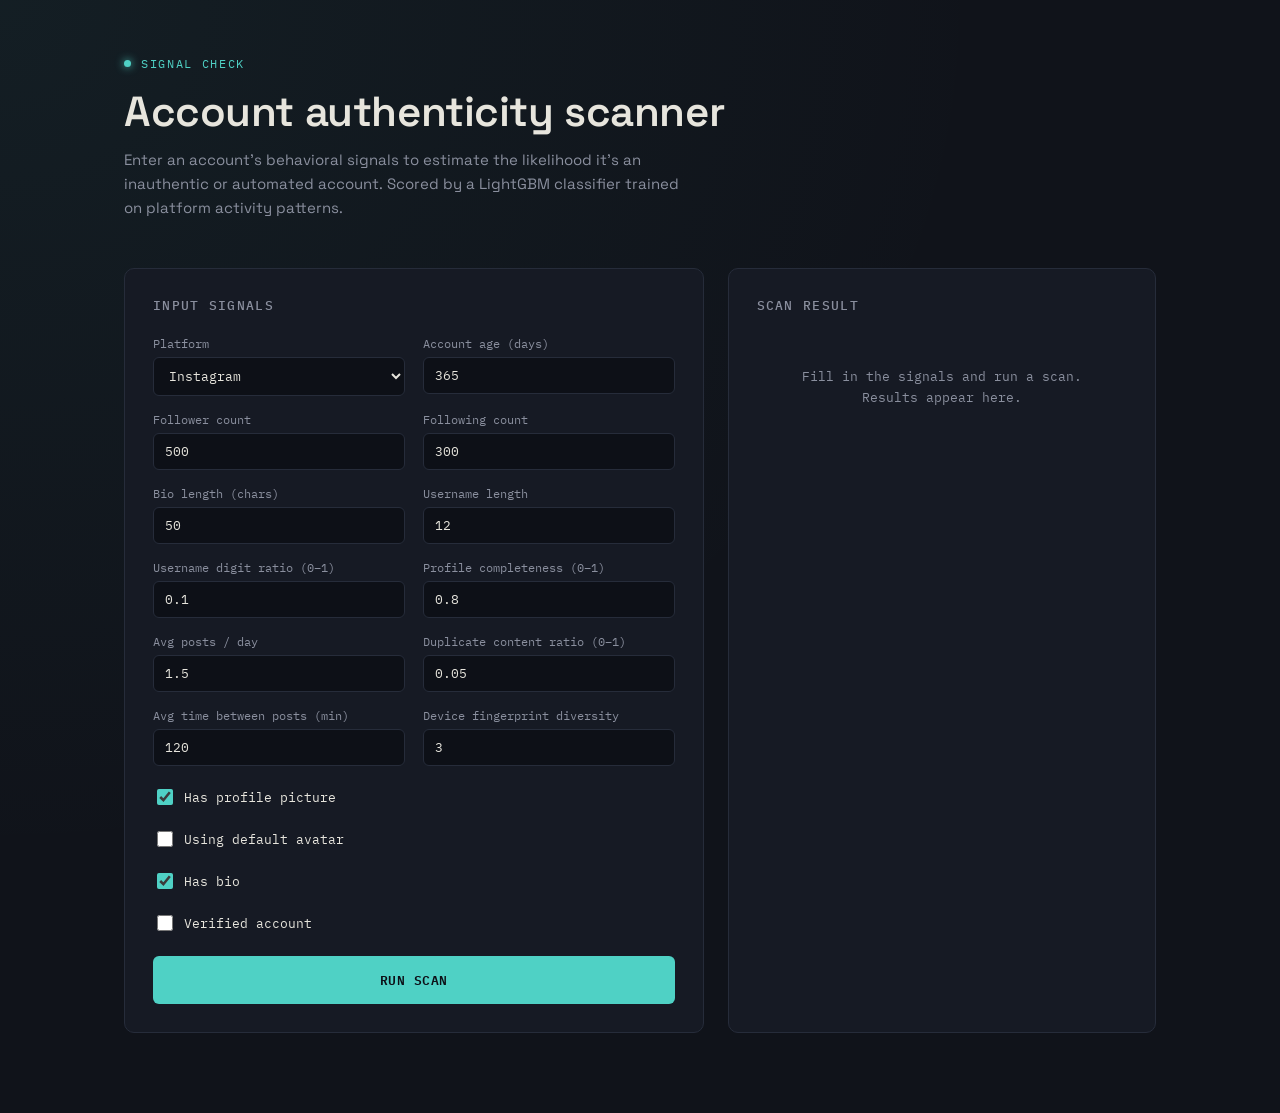
==== index.html @ 03f48182 "Add files via upload" ====
<!DOCTYPE html>
<html lang="en">
<head>
<meta charset="UTF-8">
<meta name="viewport" content="width=device-width, initial-scale=1.0">
<title>Signal Check — Account Authenticity Scanner</title>
<link rel="preconnect" href="https://fonts.googleapis.com">
<link href="https://fonts.googleapis.com/css2?family=Space+Grotesk:wght@400;500;600;700&family=IBM+Plex+Mono:wght@400;500;600&display=swap" rel="stylesheet">
<style>
  :root{
    --bg: #10131A;
    --panel: #161A24;
    --panel-line: #262C3A;
    --text: #E7E5DD;
    --text-dim: #8A8F9E;
    --accent-cyan: #4FD1C5;
    --accent-amber: #D9A441;
    --accent-red: #E2645A;
    --mono: 'IBM Plex Mono', monospace;
    --grotesk: 'Space Grotesk', sans-serif;
  }
  *{box-sizing:border-box;}
  body{
    margin:0;
    background:
      radial-gradient(ellipse at top left, rgba(79,209,197,0.06), transparent 55%),
      var(--bg);
    color:var(--text);
    font-family:var(--grotesk);
    min-height:100vh;
  }
  .wrap{max-width:1080px;margin:0 auto;padding:56px 24px 80px;}

  header{margin-bottom:48px;}
  .eyebrow{
    font-family:var(--mono);
    font-size:12px;
    letter-spacing:0.14em;
    text-transform:uppercase;
    color:var(--accent-cyan);
    display:flex;align-items:center;gap:10px;
    margin-bottom:14px;
  }
  .eyebrow::before{
    content:"";
    width:7px;height:7px;border-radius:50%;
    background:var(--accent-cyan);
    box-shadow:0 0 8px var(--accent-cyan);
  }
  h1{
    font-size:clamp(28px,4vw,42px);
    font-weight:600;
    margin:0 0 10px;
    letter-spacing:-0.01em;
  }
  header p{
    color:var(--text-dim);
    font-size:15px;
    max-width:560px;
    line-height:1.6;
    margin:0;
  }

  .grid{
    display:grid;
    grid-template-columns:1.15fr 0.85fr;
    gap:24px;
  }
  @media (max-width:860px){ .grid{grid-template-columns:1fr;} }

  .panel{
    background:var(--panel);
    border:1px solid var(--panel-line);
    border-radius:10px;
    padding:28px;
  }
  .panel h2{
    font-size:13px;
    font-family:var(--mono);
    text-transform:uppercase;
    letter-spacing:0.1em;
    color:var(--text-dim);
    margin:0 0 22px;
    font-weight:500;
  }

  form{display:grid;grid-template-columns:1fr 1fr;gap:16px 18px;}
  .field{display:flex;flex-direction:column;gap:6px;}
  .field.full{grid-column:1/-1;}
  label{
    font-size:12px;
    color:var(--text-dim);
    font-family:var(--mono);
  }
  input, select{
    background:#0D1017;
    border:1px solid var(--panel-line);
    color:var(--text);
    padding:9px 11px;
    border-radius:6px;
    font-family:var(--mono);
    font-size:13px;
    outline:none;
    transition:border-color .15s;
  }
  input:focus, select:focus{border-color:var(--accent-cyan);}
  .checkbox-row{
    display:flex;align-items:center;gap:8px;
    flex-direction:row;
    padding-top:4px;
  }
  .checkbox-row input{width:16px;height:16px;padding:0;accent-color:var(--accent-cyan);}
  .checkbox-row label{font-size:12.5px;color:var(--text);}

  button{
    grid-column:1/-1;
    margin-top:6px;
    background:var(--accent-cyan);
    color:#0D1017;
    border:none;
    padding:13px;
    border-radius:6px;
    font-family:var(--mono);
    font-size:13px;
    font-weight:600;
    letter-spacing:0.04em;
    text-transform:uppercase;
    cursor:pointer;
    transition:filter .15s, transform .1s;
  }
  button:hover{filter:brightness(1.08);}
  button:active{transform:scale(0.99);}
  button:disabled{opacity:0.5;cursor:not-allowed;}

  /* --- Result panel / gauge --- */
  .result-panel{display:flex;flex-direction:column;align-items:center;text-align:center;}
  .gauge-wrap{position:relative;width:200px;height:200px;margin:6px 0 18px;}
  svg{overflow:visible;}
  .gauge-bg{fill:none;stroke:var(--panel-line);stroke-width:10;}
  .gauge-fill{
    fill:none;stroke-width:10;stroke-linecap:round;
    stroke-dasharray:439.8;
    stroke-dashoffset:439.8;
    transition:stroke-dashoffset 1.1s cubic-bezier(.4,0,.2,1), stroke 1.1s ease;
  }
  .gauge-center{
    position:absolute;inset:0;
    display:flex;flex-direction:column;align-items:center;justify-content:center;
  }
  .gauge-score{font-family:var(--mono);font-size:38px;font-weight:600;}
  .gauge-label{font-family:var(--mono);font-size:10px;color:var(--text-dim);text-transform:uppercase;letter-spacing:0.1em;margin-top:2px;}

  .verdict{
    font-family:var(--mono);
    font-size:14px;
    font-weight:600;
    letter-spacing:0.06em;
    text-transform:uppercase;
    padding:6px 14px;
    border-radius:20px;
    margin-bottom:22px;
    border:1px solid;
  }
  .verdict.authentic{color:var(--accent-cyan);border-color:var(--accent-cyan);background:rgba(79,209,197,0.08);}
  .verdict.suspicious{color:var(--accent-red);border-color:var(--accent-red);background:rgba(226,101,90,0.08);}

  .placeholder{
    color:var(--text-dim);
    font-family:var(--mono);
    font-size:12.5px;
    line-height:1.7;
    padding:30px 10px;
  }

  .breakdown{width:100%;text-align:left;margin-top:6px;}
  .breakdown-row{
    display:flex;justify-content:space-between;
    padding:8px 0;
    border-bottom:1px solid var(--panel-line);
    font-family:var(--mono);
    font-size:12px;
  }
  .breakdown-row:last-child{border-bottom:none;}
  .breakdown-row span:first-child{color:var(--text-dim);}

  .error-msg{
    color:var(--accent-red);
    font-family:var(--mono);
    font-size:12.5px;
    text-align:center;
    padding:20px 10px;
    line-height:1.6;
  }
</style>
</head>
<body>
<div class="wrap">

  <header>
    <div class="eyebrow">signal check</div>
    <h1>Account authenticity scanner</h1>
    <p>Enter an account's behavioral signals to estimate the likelihood it's an inauthentic or automated account. Scored by a LightGBM classifier trained on platform activity patterns.</p>
  </header>

  <div class="grid">

    <div class="panel">
      <h2>Input signals</h2>
      <form id="scan-form">

        <div class="field">
          <label for="platform">Platform</label>
          <select id="platform">
            <option value="instagram">Instagram</option>
            <option value="tiktok">TikTok</option>
            <option value="twitter">Twitter / X</option>
          </select>
        </div>

        <div class="field">
          <label for="account_age_days">Account age (days)</label>
          <input type="number" id="account_age_days" value="365" required>
        </div>

        <div class="field">
          <label for="follower_count">Follower count</label>
          <input type="number" id="follower_count" value="500" required>
        </div>

        <div class="field">
          <label for="following_count">Following count</label>
          <input type="number" id="following_count" value="300" required>
        </div>

        <div class="field">
          <label for="bio_length">Bio length (chars)</label>
          <input type="number" id="bio_length" value="50" required>
        </div>

        <div class="field">
          <label for="username_length">Username length</label>
          <input type="number" id="username_length" value="12" required>
        </div>

        <div class="field">
          <label for="username_digit_ratio">Username digit ratio (0–1)</label>
          <input type="number" step="0.01" min="0" max="1" id="username_digit_ratio" value="0.1" required>
        </div>

        <div class="field">
          <label for="profile_completeness">Profile completeness (0–1)</label>
          <input type="number" step="0.01" min="0" max="1" id="profile_completeness" value="0.8" required>
        </div>

        <div class="field">
          <label for="posts_per_day_avg">Avg posts / day</label>
          <input type="number" step="0.1" id="posts_per_day_avg" value="1.5" required>
        </div>

        <div class="field">
          <label for="pct_posts_duplicate_content">Duplicate content ratio (0–1)</label>
          <input type="number" step="0.01" min="0" max="1" id="pct_posts_duplicate_content" value="0.05" required>
        </div>

        <div class="field">
          <label for="avg_time_between_posts_min">Avg time between posts (min)</label>
          <input type="number" id="avg_time_between_posts_min" value="120" required>
        </div>

        <div class="field">
          <label for="device_fingerprint_diversity">Device fingerprint diversity</label>
          <input type="number" step="0.1" id="device_fingerprint_diversity" value="3" required>
        </div>

        <div class="field full checkbox-row">
          <input type="checkbox" id="has_profile_picture" checked>
          <label for="has_profile_picture">Has profile picture</label>
        </div>
        <div class="field full checkbox-row">
          <input type="checkbox" id="is_default_avatar">
          <label for="is_default_avatar">Using default avatar</label>
        </div>
        <div class="field full checkbox-row">
          <input type="checkbox" id="has_bio" checked>
          <label for="has_bio">Has bio</label>
        </div>
        <div class="field full checkbox-row">
          <input type="checkbox" id="is_verified">
          <label for="is_verified">Verified account</label>
        </div>

        <button type="submit" id="submit-btn">Run scan</button>
      </form>
    </div>

    <div class="panel result-panel">
      <h2 style="align-self:flex-start;">Scan result</h2>
      <div id="result-content" style="width:100%;">
        <div class="placeholder">
          Fill in the signals and run a scan.<br>Results appear here.
        </div>
      </div>
    </div>

  </div>
</div>

<script>
const API_URL = "http://localhost:8000/predict";

const form = document.getElementById("scan-form");
const submitBtn = document.getElementById("submit-btn");
const resultContent = document.getElementById("result-content");

function gaugeSVG(scorePct, colorVar){
  const radius = 70;
  const circumference = 2 * Math.PI * radius;
  const offset = circumference - (scorePct/100) * circumference;
  return `
  <div class="gauge-wrap">
    <svg width="200" height="200" viewBox="0 0 200 200">
      <circle class="gauge-bg" cx="100" cy="100" r="${radius}"></circle>
      <circle class="gauge-fill" id="gauge-fill" cx="100" cy="100" r="${radius}"
        stroke="${colorVar}"
        transform="rotate(-90 100 100)"></circle>
    </svg>
    <div class="gauge-center">
      <div class="gauge-score">${scorePct}%</div>
      <div class="gauge-label">bot likelihood</div>
    </div>
  </div>`;
}

form.addEventListener("submit", async (e) => {
  e.preventDefault();
  submitBtn.disabled = true;
  submitBtn.textContent = "Scanning...";
  resultContent.innerHTML = `<div class="placeholder">Running model inference...</div>`;

  const payload = {
    platform: document.getElementById("platform").value,
    account_age_days: parseFloat(document.getElementById("account_age_days").value),
    has_profile_picture: document.getElementById("has_profile_picture").checked ? 1 : 0,
    is_default_avatar: document.getElementById("is_default_avatar").checked ? 1 : 0,
    bio_length: parseFloat(document.getElementById("bio_length").value),
    has_bio: document.getElementById("has_bio").checked ? 1 : 0,
    username_digit_ratio: parseFloat(document.getElementById("username_digit_ratio").value),
    username_length: parseFloat(document.getElementById("username_length").value),
    follower_count: parseFloat(document.getElementById("follower_count").value),
    following_count: parseFloat(document.getElementById("following_count").value),
    is_verified: document.getElementById("is_verified").checked ? 1 : 0,
    profile_completeness: parseFloat(document.getElementById("profile_completeness").value),
    posts_per_day_avg: parseFloat(document.getElementById("posts_per_day_avg").value),
    pct_posts_duplicate_content: parseFloat(document.getElementById("pct_posts_duplicate_content").value),
    avg_time_between_posts_min: parseFloat(document.getElementById("avg_time_between_posts_min").value),
    device_fingerprint_diversity: parseFloat(document.getElementById("device_fingerprint_diversity").value),
  };

  try {
    const res = await fetch(API_URL, {
      method: "POST",
      headers: { "Content-Type": "application/json" },
      body: JSON.stringify(payload),
    });

    if (!res.ok) {
      const errText = await res.text();
      throw new Error(errText || "Request failed");
    }

    const data = await res.json();
    const prediction = data.prediction;
    const probs = data.probabilities || null;

    // Assume class 1 = bot/fake, class 0 = authentic (adjust if your labels differ)
    const botProb = probs ? probs[1] ?? probs[probs.length - 1] : (prediction === 1 ? 1 : 0);
    const scorePct = Math.round(botProb * 100);
    const isSuspicious = prediction === 1;

    const color = isSuspicious ? "var(--accent-red)" : "var(--accent-cyan)";
    const verdictClass = isSuspicious ? "suspicious" : "authentic";
    const verdictText = isSuspicious ? "Likely inauthentic" : "Likely authentic";

    resultContent.innerHTML = `
      <div class="verdict ${verdictClass}">${verdictText}</div>
      ${gaugeSVG(scorePct, color)}
      ${probs ? `
      <div class="breakdown">
        <div class="breakdown-row"><span>P(authentic)</span><span>${(probs[0]*100).toFixed(1)}%</span></div>
        <div class="breakdown-row"><span>P(bot / fake)</span><span>${(probs[1]*100).toFixed(1)}%</span></div>
      </div>` : ""}
    `;

    // trigger gauge fill animation
    requestAnimationFrame(() => {
      const fill = document.getElementById("gauge-fill");
      const circumference = 2 * Math.PI * 70;
      const offset = circumference - (scorePct/100) * circumference;
      fill.style.strokeDashoffset = offset;
    });

  } catch (err) {
    resultContent.innerHTML = `<div class="error-msg">Couldn't reach the model API.<br>Make sure the backend is running at<br><b>${API_URL}</b><br><br>${err.message}</div>`;
    console.error(err);
  } finally {
    submitBtn.disabled = false;
    submitBtn.textContent = "Run scan";
  }
});
</script>
</body>
</html>
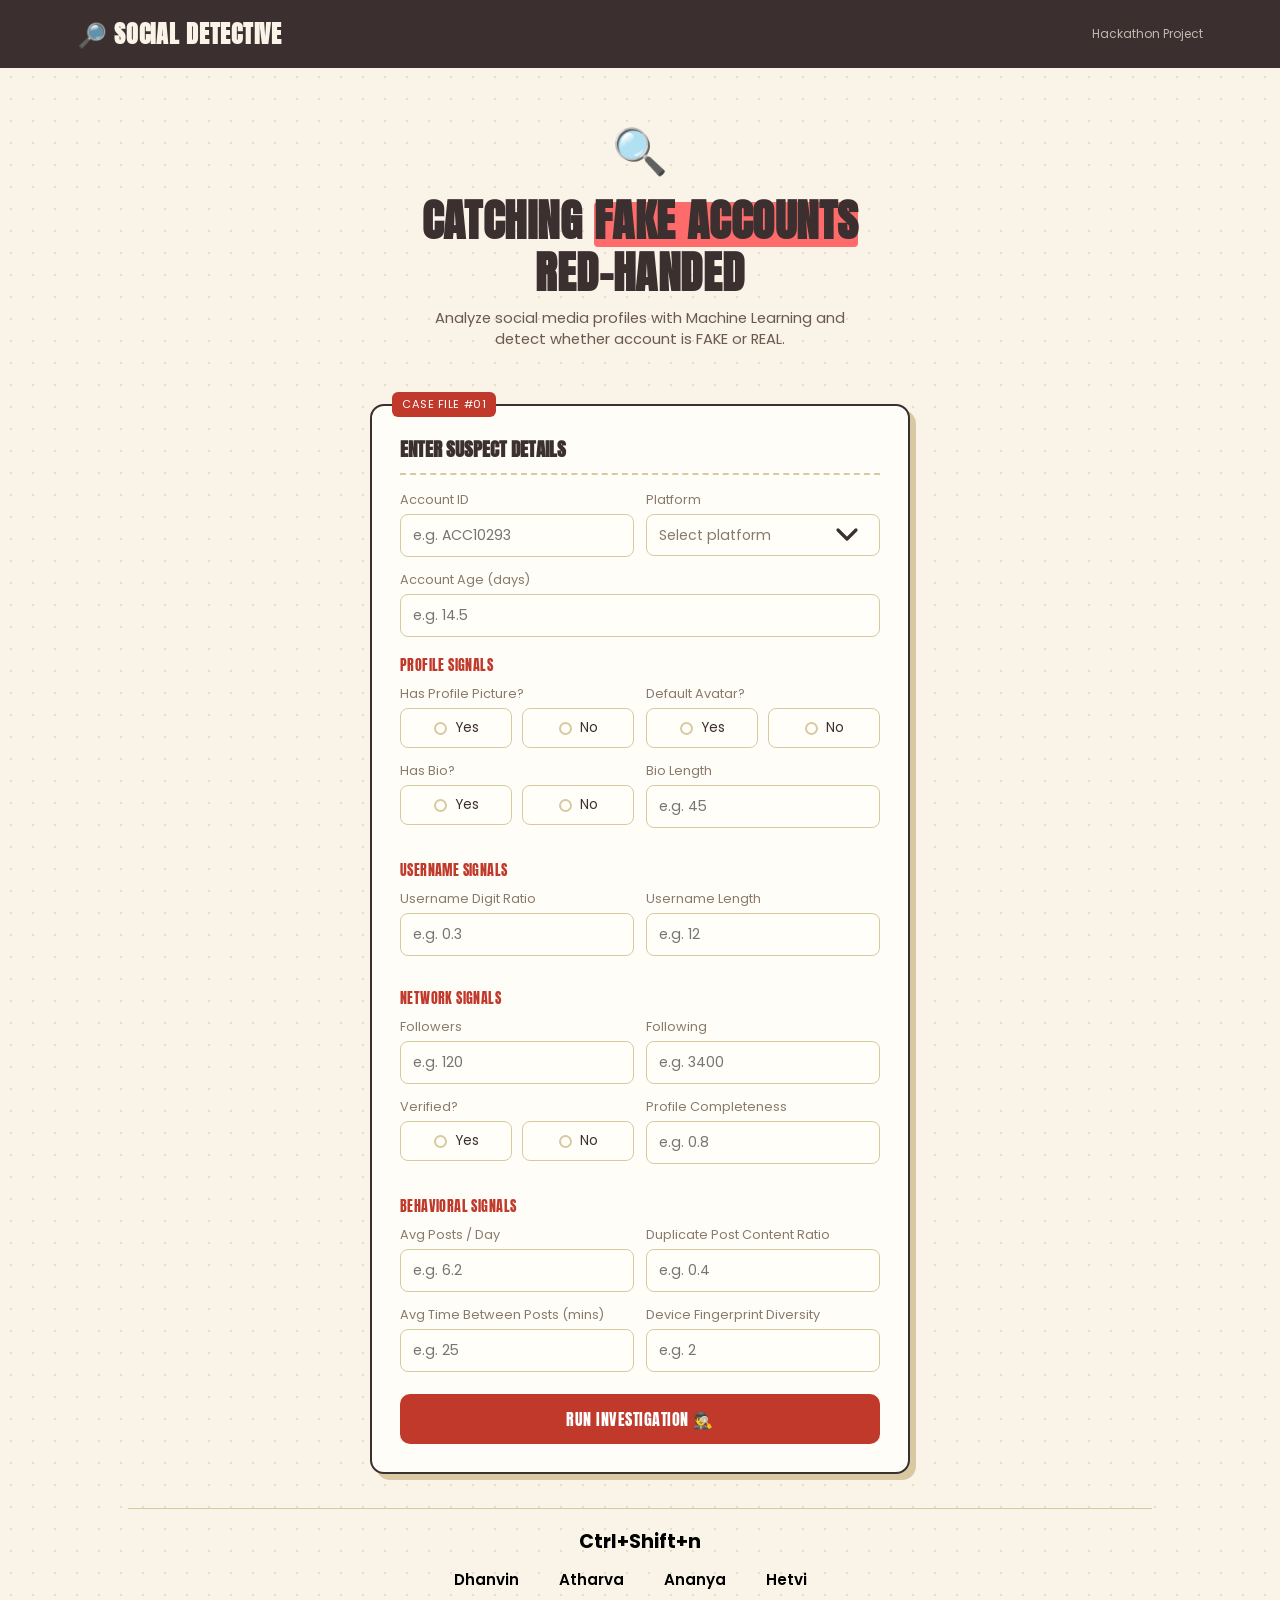
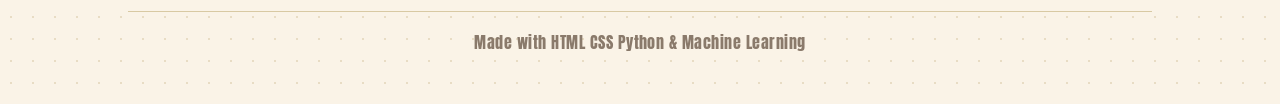
==== commit f6219575: "Add files via upload" ====
--- a/index.html
+++ b/index.html
@@ -1,412 +1,432 @@
-<!DOCTYPE html>
-<html lang="en">
-<head>
-<meta charset="UTF-8">
-<meta name="viewport" content="width=device-width, initial-scale=1.0">
-<title>Signal Check — Account Authenticity Scanner</title>
-<link rel="preconnect" href="https://fonts.googleapis.com">
-<link href="https://fonts.googleapis.com/css2?family=Space+Grotesk:wght@400;500;600;700&family=IBM+Plex+Mono:wght@400;500;600&display=swap" rel="stylesheet">
-<style>
-  :root{
-    --bg: #10131A;
-    --panel: #161A24;
-    --panel-line: #262C3A;
-    --text: #E7E5DD;
-    --text-dim: #8A8F9E;
-    --accent-cyan: #4FD1C5;
-    --accent-amber: #D9A441;
-    --accent-red: #E2645A;
-    --mono: 'IBM Plex Mono', monospace;
-    --grotesk: 'Space Grotesk', sans-serif;
-  }
-  *{box-sizing:border-box;}
-  body{
-    margin:0;
-    background:
-      radial-gradient(ellipse at top left, rgba(79,209,197,0.06), transparent 55%),
-      var(--bg);
-    color:var(--text);
-    font-family:var(--grotesk);
-    min-height:100vh;
-  }
-  .wrap{max-width:1080px;margin:0 auto;padding:56px 24px 80px;}
-
-  header{margin-bottom:48px;}
-  .eyebrow{
-    font-family:var(--mono);
-    font-size:12px;
-    letter-spacing:0.14em;
-    text-transform:uppercase;
-    color:var(--accent-cyan);
-    display:flex;align-items:center;gap:10px;
-    margin-bottom:14px;
-  }
-  .eyebrow::before{
-    content:"";
-    width:7px;height:7px;border-radius:50%;
-    background:var(--accent-cyan);
-    box-shadow:0 0 8px var(--accent-cyan);
-  }
-  h1{
-    font-size:clamp(28px,4vw,42px);
-    font-weight:600;
-    margin:0 0 10px;
-    letter-spacing:-0.01em;
-  }
-  header p{
-    color:var(--text-dim);
-    font-size:15px;
-    max-width:560px;
-    line-height:1.6;
-    margin:0;
-  }
-
-  .grid{
-    display:grid;
-    grid-template-columns:1.15fr 0.85fr;
-    gap:24px;
-  }
-  @media (max-width:860px){ .grid{grid-template-columns:1fr;} }
-
-  .panel{
-    background:var(--panel);
-    border:1px solid var(--panel-line);
-    border-radius:10px;
-    padding:28px;
-  }
-  .panel h2{
-    font-size:13px;
-    font-family:var(--mono);
-    text-transform:uppercase;
-    letter-spacing:0.1em;
-    color:var(--text-dim);
-    margin:0 0 22px;
-    font-weight:500;
-  }
-
-  form{display:grid;grid-template-columns:1fr 1fr;gap:16px 18px;}
-  .field{display:flex;flex-direction:column;gap:6px;}
-  .field.full{grid-column:1/-1;}
-  label{
-    font-size:12px;
-    color:var(--text-dim);
-    font-family:var(--mono);
-  }
-  input, select{
-    background:#0D1017;
-    border:1px solid var(--panel-line);
-    color:var(--text);
-    padding:9px 11px;
-    border-radius:6px;
-    font-family:var(--mono);
-    font-size:13px;
-    outline:none;
-    transition:border-color .15s;
-  }
-  input:focus, select:focus{border-color:var(--accent-cyan);}
-  .checkbox-row{
-    display:flex;align-items:center;gap:8px;
-    flex-direction:row;
-    padding-top:4px;
-  }
-  .checkbox-row input{width:16px;height:16px;padding:0;accent-color:var(--accent-cyan);}
-  .checkbox-row label{font-size:12.5px;color:var(--text);}
-
-  button{
-    grid-column:1/-1;
-    margin-top:6px;
-    background:var(--accent-cyan);
-    color:#0D1017;
-    border:none;
-    padding:13px;
-    border-radius:6px;
-    font-family:var(--mono);
-    font-size:13px;
-    font-weight:600;
-    letter-spacing:0.04em;
-    text-transform:uppercase;
-    cursor:pointer;
-    transition:filter .15s, transform .1s;
-  }
-  button:hover{filter:brightness(1.08);}
-  button:active{transform:scale(0.99);}
-  button:disabled{opacity:0.5;cursor:not-allowed;}
-
-  /* --- Result panel / gauge --- */
-  .result-panel{display:flex;flex-direction:column;align-items:center;text-align:center;}
-  .gauge-wrap{position:relative;width:200px;height:200px;margin:6px 0 18px;}
-  svg{overflow:visible;}
-  .gauge-bg{fill:none;stroke:var(--panel-line);stroke-width:10;}
-  .gauge-fill{
-    fill:none;stroke-width:10;stroke-linecap:round;
-    stroke-dasharray:439.8;
-    stroke-dashoffset:439.8;
-    transition:stroke-dashoffset 1.1s cubic-bezier(.4,0,.2,1), stroke 1.1s ease;
-  }
-  .gauge-center{
-    position:absolute;inset:0;
-    display:flex;flex-direction:column;align-items:center;justify-content:center;
-  }
-  .gauge-score{font-family:var(--mono);font-size:38px;font-weight:600;}
-  .gauge-label{font-family:var(--mono);font-size:10px;color:var(--text-dim);text-transform:uppercase;letter-spacing:0.1em;margin-top:2px;}
-
-  .verdict{
-    font-family:var(--mono);
-    font-size:14px;
-    font-weight:600;
-    letter-spacing:0.06em;
-    text-transform:uppercase;
-    padding:6px 14px;
-    border-radius:20px;
-    margin-bottom:22px;
-    border:1px solid;
-  }
-  .verdict.authentic{color:var(--accent-cyan);border-color:var(--accent-cyan);background:rgba(79,209,197,0.08);}
-  .verdict.suspicious{color:var(--accent-red);border-color:var(--accent-red);background:rgba(226,101,90,0.08);}
-
-  .placeholder{
-    color:var(--text-dim);
-    font-family:var(--mono);
-    font-size:12.5px;
-    line-height:1.7;
-    padding:30px 10px;
-  }
-
-  .breakdown{width:100%;text-align:left;margin-top:6px;}
-  .breakdown-row{
-    display:flex;justify-content:space-between;
-    padding:8px 0;
-    border-bottom:1px solid var(--panel-line);
-    font-family:var(--mono);
-    font-size:12px;
-  }
-  .breakdown-row:last-child{border-bottom:none;}
-  .breakdown-row span:first-child{color:var(--text-dim);}
-
-  .error-msg{
-    color:var(--accent-red);
-    font-family:var(--mono);
-    font-size:12.5px;
-    text-align:center;
-    padding:20px 10px;
-    line-height:1.6;
-  }
-</style>
-</head>
-<body>
-<div class="wrap">
-
-  <header>
-    <div class="eyebrow">signal check</div>
-    <h1>Account authenticity scanner</h1>
-    <p>Enter an account's behavioral signals to estimate the likelihood it's an inauthentic or automated account. Scored by a LightGBM classifier trained on platform activity patterns.</p>
-  </header>
-
-  <div class="grid">
-
-    <div class="panel">
-      <h2>Input signals</h2>
-      <form id="scan-form">
-
-        <div class="field">
-          <label for="platform">Platform</label>
-          <select id="platform">
-            <option value="instagram">Instagram</option>
-            <option value="tiktok">TikTok</option>
-            <option value="twitter">Twitter / X</option>
-          </select>
-        </div>
-
-        <div class="field">
-          <label for="account_age_days">Account age (days)</label>
-          <input type="number" id="account_age_days" value="365" required>
-        </div>
-
-        <div class="field">
-          <label for="follower_count">Follower count</label>
-          <input type="number" id="follower_count" value="500" required>
-        </div>
-
-        <div class="field">
-          <label for="following_count">Following count</label>
-          <input type="number" id="following_count" value="300" required>
-        </div>
-
-        <div class="field">
-          <label for="bio_length">Bio length (chars)</label>
-          <input type="number" id="bio_length" value="50" required>
-        </div>
-
-        <div class="field">
-          <label for="username_length">Username length</label>
-          <input type="number" id="username_length" value="12" required>
-        </div>
-
-        <div class="field">
-          <label for="username_digit_ratio">Username digit ratio (0–1)</label>
-          <input type="number" step="0.01" min="0" max="1" id="username_digit_ratio" value="0.1" required>
-        </div>
-
-        <div class="field">
-          <label for="profile_completeness">Profile completeness (0–1)</label>
-          <input type="number" step="0.01" min="0" max="1" id="profile_completeness" value="0.8" required>
-        </div>
-
-        <div class="field">
-          <label for="posts_per_day_avg">Avg posts / day</label>
-          <input type="number" step="0.1" id="posts_per_day_avg" value="1.5" required>
-        </div>
-
-        <div class="field">
-          <label for="pct_posts_duplicate_content">Duplicate content ratio (0–1)</label>
-          <input type="number" step="0.01" min="0" max="1" id="pct_posts_duplicate_content" value="0.05" required>
-        </div>
-
-        <div class="field">
-          <label for="avg_time_between_posts_min">Avg time between posts (min)</label>
-          <input type="number" id="avg_time_between_posts_min" value="120" required>
-        </div>
-
-        <div class="field">
-          <label for="device_fingerprint_diversity">Device fingerprint diversity</label>
-          <input type="number" step="0.1" id="device_fingerprint_diversity" value="3" required>
-        </div>
-
-        <div class="field full checkbox-row">
-          <input type="checkbox" id="has_profile_picture" checked>
-          <label for="has_profile_picture">Has profile picture</label>
-        </div>
-        <div class="field full checkbox-row">
-          <input type="checkbox" id="is_default_avatar">
-          <label for="is_default_avatar">Using default avatar</label>
-        </div>
-        <div class="field full checkbox-row">
-          <input type="checkbox" id="has_bio" checked>
-          <label for="has_bio">Has bio</label>
-        </div>
-        <div class="field full checkbox-row">
-          <input type="checkbox" id="is_verified">
-          <label for="is_verified">Verified account</label>
-        </div>
-
-        <button type="submit" id="submit-btn">Run scan</button>
-      </form>
-    </div>
-
-    <div class="panel result-panel">
-      <h2 style="align-self:flex-start;">Scan result</h2>
-      <div id="result-content" style="width:100%;">
-        <div class="placeholder">
-          Fill in the signals and run a scan.<br>Results appear here.
-        </div>
-      </div>
-    </div>
-
-  </div>
-</div>
-
-<script>
-const API_URL = "http://localhost:8000/predict";
-
-const form = document.getElementById("scan-form");
-const submitBtn = document.getElementById("submit-btn");
-const resultContent = document.getElementById("result-content");
-
-function gaugeSVG(scorePct, colorVar){
-  const radius = 70;
-  const circumference = 2 * Math.PI * radius;
-  const offset = circumference - (scorePct/100) * circumference;
-  return `
-  <div class="gauge-wrap">
-    <svg width="200" height="200" viewBox="0 0 200 200">
-      <circle class="gauge-bg" cx="100" cy="100" r="${radius}"></circle>
-      <circle class="gauge-fill" id="gauge-fill" cx="100" cy="100" r="${radius}"
-        stroke="${colorVar}"
-        transform="rotate(-90 100 100)"></circle>
-    </svg>
-    <div class="gauge-center">
-      <div class="gauge-score">${scorePct}%</div>
-      <div class="gauge-label">bot likelihood</div>
-    </div>
-  </div>`;
-}
-
-form.addEventListener("submit", async (e) => {
-  e.preventDefault();
-  submitBtn.disabled = true;
-  submitBtn.textContent = "Scanning...";
-  resultContent.innerHTML = `<div class="placeholder">Running model inference...</div>`;
-
-  const payload = {
-    platform: document.getElementById("platform").value,
-    account_age_days: parseFloat(document.getElementById("account_age_days").value),
-    has_profile_picture: document.getElementById("has_profile_picture").checked ? 1 : 0,
-    is_default_avatar: document.getElementById("is_default_avatar").checked ? 1 : 0,
-    bio_length: parseFloat(document.getElementById("bio_length").value),
-    has_bio: document.getElementById("has_bio").checked ? 1 : 0,
-    username_digit_ratio: parseFloat(document.getElementById("username_digit_ratio").value),
-    username_length: parseFloat(document.getElementById("username_length").value),
-    follower_count: parseFloat(document.getElementById("follower_count").value),
-    following_count: parseFloat(document.getElementById("following_count").value),
-    is_verified: document.getElementById("is_verified").checked ? 1 : 0,
-    profile_completeness: parseFloat(document.getElementById("profile_completeness").value),
-    posts_per_day_avg: parseFloat(document.getElementById("posts_per_day_avg").value),
-    pct_posts_duplicate_content: parseFloat(document.getElementById("pct_posts_duplicate_content").value),
-    avg_time_between_posts_min: parseFloat(document.getElementById("avg_time_between_posts_min").value),
-    device_fingerprint_diversity: parseFloat(document.getElementById("device_fingerprint_diversity").value),
-  };
-
-  try {
-    const res = await fetch(API_URL, {
-      method: "POST",
-      headers: { "Content-Type": "application/json" },
-      body: JSON.stringify(payload),
-    });
-
-    if (!res.ok) {
-      const errText = await res.text();
-      throw new Error(errText || "Request failed");
-    }
-
-    const data = await res.json();
-    const prediction = data.prediction;
-    const probs = data.probabilities || null;
-
-    // Assume class 1 = bot/fake, class 0 = authentic (adjust if your labels differ)
-    const botProb = probs ? probs[1] ?? probs[probs.length - 1] : (prediction === 1 ? 1 : 0);
-    const scorePct = Math.round(botProb * 100);
-    const isSuspicious = prediction === 1;
-
-    const color = isSuspicious ? "var(--accent-red)" : "var(--accent-cyan)";
-    const verdictClass = isSuspicious ? "suspicious" : "authentic";
-    const verdictText = isSuspicious ? "Likely inauthentic" : "Likely authentic";
-
-    resultContent.innerHTML = `
-      <div class="verdict ${verdictClass}">${verdictText}</div>
-      ${gaugeSVG(scorePct, color)}
-      ${probs ? `
-      <div class="breakdown">
-        <div class="breakdown-row"><span>P(authentic)</span><span>${(probs[0]*100).toFixed(1)}%</span></div>
-        <div class="breakdown-row"><span>P(bot / fake)</span><span>${(probs[1]*100).toFixed(1)}%</span></div>
-      </div>` : ""}
-    `;
-
-    // trigger gauge fill animation
-    requestAnimationFrame(() => {
-      const fill = document.getElementById("gauge-fill");
-      const circumference = 2 * Math.PI * 70;
-      const offset = circumference - (scorePct/100) * circumference;
-      fill.style.strokeDashoffset = offset;
-    });
-
-  } catch (err) {
-    resultContent.innerHTML = `<div class="error-msg">Couldn't reach the model API.<br>Make sure the backend is running at<br><b>${API_URL}</b><br><br>${err.message}</div>`;
-    console.error(err);
-  } finally {
-    submitBtn.disabled = false;
-    submitBtn.textContent = "Run scan";
-  }
-});
-</script>
-</body>
-</html>
+<!DOCTYPE html>
+<html lang="en">
+<head>
+<meta charset="UTF-8">
+<meta name="viewport" content="width=device-width, initial-scale=1.0">
+<title>Social Detective 🔍 | MLPS1</title>
+<link href="https://fonts.googleapis.com/css2?family=Anton&family=Poppins:wght@400;500;600&display=swap" rel="stylesheet">
+<style>
+  * { box-sizing:border-box; margin:0; padding:0; }
+  body {
+    font-family:'Poppins', sans-serif;
+    background: #faf3e7;
+    background-image:
+      radial-gradient(#e8dcc4 1px, transparent 1px);
+    background-size: 22px 22px;
+    color:#3b2f2f;
+    min-height:100vh;
+    padding-bottom:50px;
+  }
+
+  nav {
+    display:flex; justify-content:space-between; align-items:center;
+    padding:16px 6%;
+    background:#3b2f2f;
+    color:#faf3e7;
+  }
+  nav h2 { font-family:'Anton', sans-serif; font-size:1.5rem; letter-spacing:0.03em; text-transform:uppercase; }
+  nav small { font-size:0.75rem; opacity:0.7; }
+
+  .hero {
+    text-align:center;
+    padding:50px 20px 20px;
+    position:relative;
+  }
+  .magnifier {
+    font-size:2.8rem;
+    display:inline-block;
+    animation: search 3.5s ease-in-out infinite;
+  }
+  @keyframes search {
+    0%   { transform: translate(-40px,0) rotate(-8deg); }
+    25%  { transform: translate(20px,-6px) rotate(6deg); }
+    50%  { transform: translate(40px,4px) rotate(-4deg); }
+    75%  { transform: translate(-10px,6px) rotate(8deg); }
+    100% { transform: translate(-40px,0) rotate(-8deg); }
+  }
+  .hero h1 {
+    font-family:'Anton', sans-serif;
+    font-size:2.8rem;
+    text-transform:uppercase;
+    letter-spacing:0.01em;
+    color:#3b2f2f;
+    margin:10px 0;
+    line-height:1.15;
+  }
+  .highlight-marker{
+    position:relative;
+    display:inline-block;
+    color:#3b2f2f; /* Black text */
+    z-index:1;
+}
+
+.highlight-marker{
+    position:relative;
+    display:inline-block;
+    color:#3b2f2f; /* Black text */
+    z-index:1;
+}
+
+.highlight-marker::before{
+    content:"";
+    position:absolute;
+    left:0;
+    bottom:0;
+    width:0%;
+    height:1em;
+    background:#ff6b6b; /* Red highlight */
+    z-index:-1;
+    border-radius:4px;
+    animation:highlightSweep 1.2s ease-out forwards;
+    animation-delay:0.3s;
+}
+
+@keyframes highlightSweep{
+    from{
+        width:0%;
+    }
+    to{
+        width:100%;
+    }
+}
+
+  .hero p {
+    max-width:460px;
+    margin:0 auto;
+    color:#6b5b4f;
+    font-size:0.92rem;
+  }
+
+  .card {
+    max-width:540px;
+    margin:34px auto;
+    background:#fffdf8;
+    border:2px solid #3b2f2f;
+    border-radius:14px;
+    padding:28px;
+    box-shadow:6px 6px 0px #d8c9a3;
+    position:relative;
+  }
+  .card::before {
+    content:"CASE FILE #01";
+    position:absolute; top:-14px; left:20px;
+    background:#c0392b; color:#fff;
+    font-size:0.7rem; padding:4px 10px; border-radius:6px;
+    font-family:'Poppins'; letter-spacing:0.05em;
+  }
+  .card h3 {
+    font-family:'Anton', sans-serif;
+    font-size:1.2rem;
+    text-transform:uppercase;
+    margin-bottom:16px;
+    color:#3b2f2f;
+    border-bottom: 2px dashed #d8c9a3;
+    padding-bottom:10px;
+  }
+
+  .form-group { margin-bottom:14px; }
+  label { display:block; font-size:0.8rem; color:#8a7a6b; margin-bottom:5px; }
+  input, textarea {
+    width:100%; padding:10px 12px;
+    border:1.5px solid #d8c9a3; border-radius:8px;
+    background:#fffef9; color:#3b2f2f; font-family:'Poppins'; font-size:0.88rem;
+  }
+  input:focus, textarea:focus { outline:none; border-color:#c0392b; }
+
+  select {
+    width:100%; padding:10px 36px 10px 12px;
+    border:1.5px solid #d8c9a3; border-radius:8px;
+    background:#fffef9; color:#3b2f2f; font-family:'Poppins'; font-size:0.88rem;
+    appearance:none; -webkit-appearance:none; -moz-appearance:none;
+    background-image:url("data:image/svg+xml;utf8,<svg xmlns='http://www.w3.org/2000/svg' viewBox='0 0 20 20' fill='%233b2f2f'><path d='M5.5 7.5l4.5 4.5 4.5-4.5' stroke='%233b2f2f' stroke-width='1.6' fill='none' stroke-linecap='round' stroke-linejoin='round'/></svg>");
+    background-repeat:no-repeat;
+    background-position:right 12px center;
+    cursor:pointer;
+  }
+  select:focus { outline:none; border-color:#c0392b; }
+  select option { font-family:'Poppins', sans-serif; color:#3b2f2f; background:#fffef9; }
+  select:invalid { color:#8a7a6b; }
+
+  .section-label {
+    font-family:'Anton', sans-serif;
+    font-size:0.85rem;
+    letter-spacing:0.03em;
+    text-transform:uppercase;
+    color:#c0392b;
+    margin:18px 0 10px;
+  }
+
+  .toggle-group { display:flex; gap:10px; }
+  .toggle-btn {
+    flex:1;
+    display:flex; align-items:center; justify-content:center; gap:8px;
+    padding:9px 12px;
+    border:1.5px solid #d8c9a3; border-radius:8px;
+    background:#fffef9; color:#3b2f2f;
+    font-size:0.85rem; font-family:'Poppins';
+    cursor:pointer;
+    transition:0.15s;
+    user-select:none;
+  }
+  .toggle-btn::before {
+    content:"";
+    width:13px; height:13px;
+    border-radius:50%;
+    border:2px solid #d8c9a3;
+    background:#fffef9;
+    display:inline-block;
+    box-sizing:border-box;
+    transition:0.15s;
+  }
+  .toggle-btn:hover { border-color:#c0392b; }
+  .toggle-btn.active {
+    border-color:#c0392b;
+    background:#fbeceb;
+    color:#c0392b;
+    font-weight:600;
+  }
+  .toggle-btn.active::before {
+    border-color:#c0392b;
+    background:#c0392b;
+    box-shadow: inset 0 0 0 2.5px #fbeceb;
+  }
+
+  .two-col { display:grid; grid-template-columns:1fr 1fr; gap:12px; }
+  @media(max-width:480px){ .two-col{grid-template-columns:1fr;} }
+
+  button {
+    width:100%; margin-top:8px; padding:13px;
+    border:none; border-radius:10px;
+    background:#c0392b; color:#fff;
+    font-family:'Anton', sans-serif;
+    letter-spacing:0.03em; text-transform:uppercase;
+    font-size:1rem; cursor:pointer;
+    transition:0.15s;
+  }
+  button:hover { background:#a5321f; transform:translateY(-1px); }
+  button:disabled { opacity:0.6; cursor:wait; }
+
+  .result {
+    display:none; margin-top:20px; padding:18px;
+    border-radius:10px; text-align:center; border:2px dashed;
+  }
+  .result.show { display:block; animation:pop 0.35s ease; }
+  @keyframes pop { from{opacity:0; transform:scale(0.9)} to{opacity:1; transform:scale(1)} }
+  .result h2 { font-family:'Anton', sans-serif; text-transform:uppercase; font-size:1.5rem; margin-bottom:4px; }
+  .result p { font-size:0.85rem; color:#6b5b4f; }
+  .fake { background:#fbeceb; border-color:#c0392b; }
+  .fake h2 { color:#c0392b; }
+  .real { background:#eaf6ef; border-color:#2e8b57; }
+  .real h2 { color:#2e8b57; }
+
+  footer hr{
+    width:80%;
+    margin:18px auto;
+    border:0;
+    border-top:1px solid #d8c9a3;
+    justify-content: center;
+}
+
+.team-heading{
+    color:#000000;          /* Red heading */
+    font-size:1.2rem;
+    margin-bottom:12px;
+    text-align:center;
+}
+
+.team-list{
+    list-style:none;
+    display:flex;
+    justify-content:center;
+    gap:20px;
+    flex-wrap:wrap;
+    padding:0;
+    margin-bottom:15px;
+}
+
+.team-list li{
+    color:black  ;       /* Green names */
+    font-family:'Poppins',sans-serif;
+    font-size:0.95rem;
+    font-weight:600;
+    transition:0.3s;
+}
+
+.team-list li:hover{
+    color:#c0392b;          /* Red on hover */
+    transform:translateY(-2px);
+}
+
+.footer-text{
+    color:#8a7a6b;
+    font-family:'Anton',sans-serif;
+    letter-spacing:0.03em;
+    text-align:center;
+}
+</style>
+</head>
+<body>
+
+<nav>
+  <h2>🔎 Social Detective</h2>
+  <small>Hackathon Project</small>
+</nav>
+
+<div class="hero">
+  <div class="magnifier">🔍</div>
+  
+  <h1>
+    Catching <span class="highlight-marker">fake accounts</span><br>
+    red-handed
+  </h1>
+  <p>Analyze social media profiles with Machine Learning and detect whether account is FAKE or REAL.</p>
+</div>
+
+<div class="card">
+  <h3>Enter Suspect Details</h3>
+  <form id="scanForm">
+
+    <div class="two-col">
+      <div class="form-group">
+        <label>Account ID</label>
+        <input type="text" id="accId" placeholder="e.g. ACC10293" required>
+      </div>
+      <div class="form-group">
+        <label>Platform</label>
+        <select id="platform" required>
+          <option value="" disabled selected>Select platform</option>
+          <option value="instagram">Instagram</option>
+          <option value="twitter">Twitter</option>
+        </select>
+      </div>
+    </div>
+
+    <div class="form-group">
+      <label>Account Age (days)</label>
+      <input type="number" id="accAge" step="any" placeholder="e.g. 14.5" required>
+    </div>
+
+    <div class="section-label">Profile Signals</div>
+    <div class="two-col">
+      <div class="form-group">
+        <label>Has Profile Picture?</label>
+        <div class="toggle-group" data-target="hasPfp">
+          <div class="toggle-btn" data-value="1">Yes</div>
+          <div class="toggle-btn" data-value="0">No</div>
+        </div>
+        <input type="hidden" id="hasPfp">
+      </div>
+      <div class="form-group">
+        <label>Default Avatar?</label>
+        <div class="toggle-group" data-target="defaultAvatar">
+          <div class="toggle-btn" data-value="1">Yes</div>
+          <div class="toggle-btn" data-value="0">No</div>
+        </div>
+        <input type="hidden" id="defaultAvatar">
+      </div>
+    </div>
+
+    <div class="two-col">
+      <div class="form-group">
+        <label>Has Bio?</label>
+        <div class="toggle-group" data-target="hasBio">
+          <div class="toggle-btn" data-value="1">Yes</div>
+          <div class="toggle-btn" data-value="0">No</div>
+        </div>
+        <input type="hidden" id="hasBio">
+      </div>
+      <div class="form-group">
+        <label>Bio Length</label>
+        <input type="number" id="bioLength" step="any" placeholder="e.g. 45" min="0">
+      </div>
+    </div>
+
+    <div class="section-label">Username Signals</div>
+    <div class="two-col">
+      <div class="form-group">
+        <label>Username Digit Ratio</label>
+        <input type="number" id="usernameDigitRatio" step="any" placeholder="e.g. 0.3" min="0" max="1">
+      </div>
+      <div class="form-group">
+        <label>Username Length</label>
+        <input type="number" id="usernameLength" step="any" placeholder="e.g. 12" min="0">
+      </div>
+    </div>
+
+    <div class="section-label">Network Signals</div>
+    <div class="two-col">
+      <div class="form-group">
+        <label>Followers</label>
+        <input type="number" id="followers" step="any" placeholder="e.g. 120" min="0">
+      </div>
+      <div class="form-group">
+        <label>Following</label>
+        <input type="number" id="following" step="any" placeholder="e.g. 3400" min="0">
+      </div>
+    </div>
+
+    <div class="two-col">
+      <div class="form-group">
+        <label>Verified?</label>
+        <div class="toggle-group" data-target="verified">
+          <div class="toggle-btn" data-value="1">Yes</div>
+          <div class="toggle-btn" data-value="0">No</div>
+        </div>
+        <input type="hidden" id="verified">
+      </div>
+      <div class="form-group">
+        <label>Profile Completeness</label>
+        <input type="number" id="profileCompleteness" step="any" placeholder="e.g. 0.8" min="0" max="1">
+      </div>
+    </div>
+
+    <div class="section-label">Behavioral Signals</div>
+    <div class="two-col">
+      <div class="form-group">
+        <label>Avg Posts / Day</label>
+        <input type="number" id="postRate" step="any" placeholder="e.g. 6.2" min="0">
+      </div>
+      <div class="form-group">
+        <label>Duplicate Post Content Ratio</label>
+        <input type="number" id="dupRatio" step="any" placeholder="e.g. 0.4" min="0" max="1">
+      </div>
+    </div>
+
+    <div class="two-col">
+      <div class="form-group">
+        <label>Avg Time Between Posts (mins)</label>
+        <input type="number" id="avgTimeBetweenPosts" step="any" placeholder="e.g. 25">
+      </div>
+      <div class="form-group">
+        <label>Device Fingerprint Diversity</label>
+        <input type="number" id="deviceDiversity" step="any" placeholder="e.g. 2" min="0">
+      </div>
+    </div>
+
+    <button type="submit" class="submit">Run Investigation 🕵️</button>
+  </form>
+
+  <div class="result" id="result"></div>
+</div>
+
+<footer>
+
+    <hr>
+
+    <h3 class="team-heading">Ctrl+Shift+n</h3>
+
+    <ul class="team-list">
+        <li>Dhanvin</li><br>
+        <li>Atharva</li><br>
+        <li>Ananya</li><br>
+        <li>Hetvi</li><br>
+    </ul>
+
+    <hr>
+
+    <p class="footer-text">Made with HTML CSS Python & Machine Learning</p>
+
+</footer>
+<script src="script.js"></script>
+</body>
+</html>
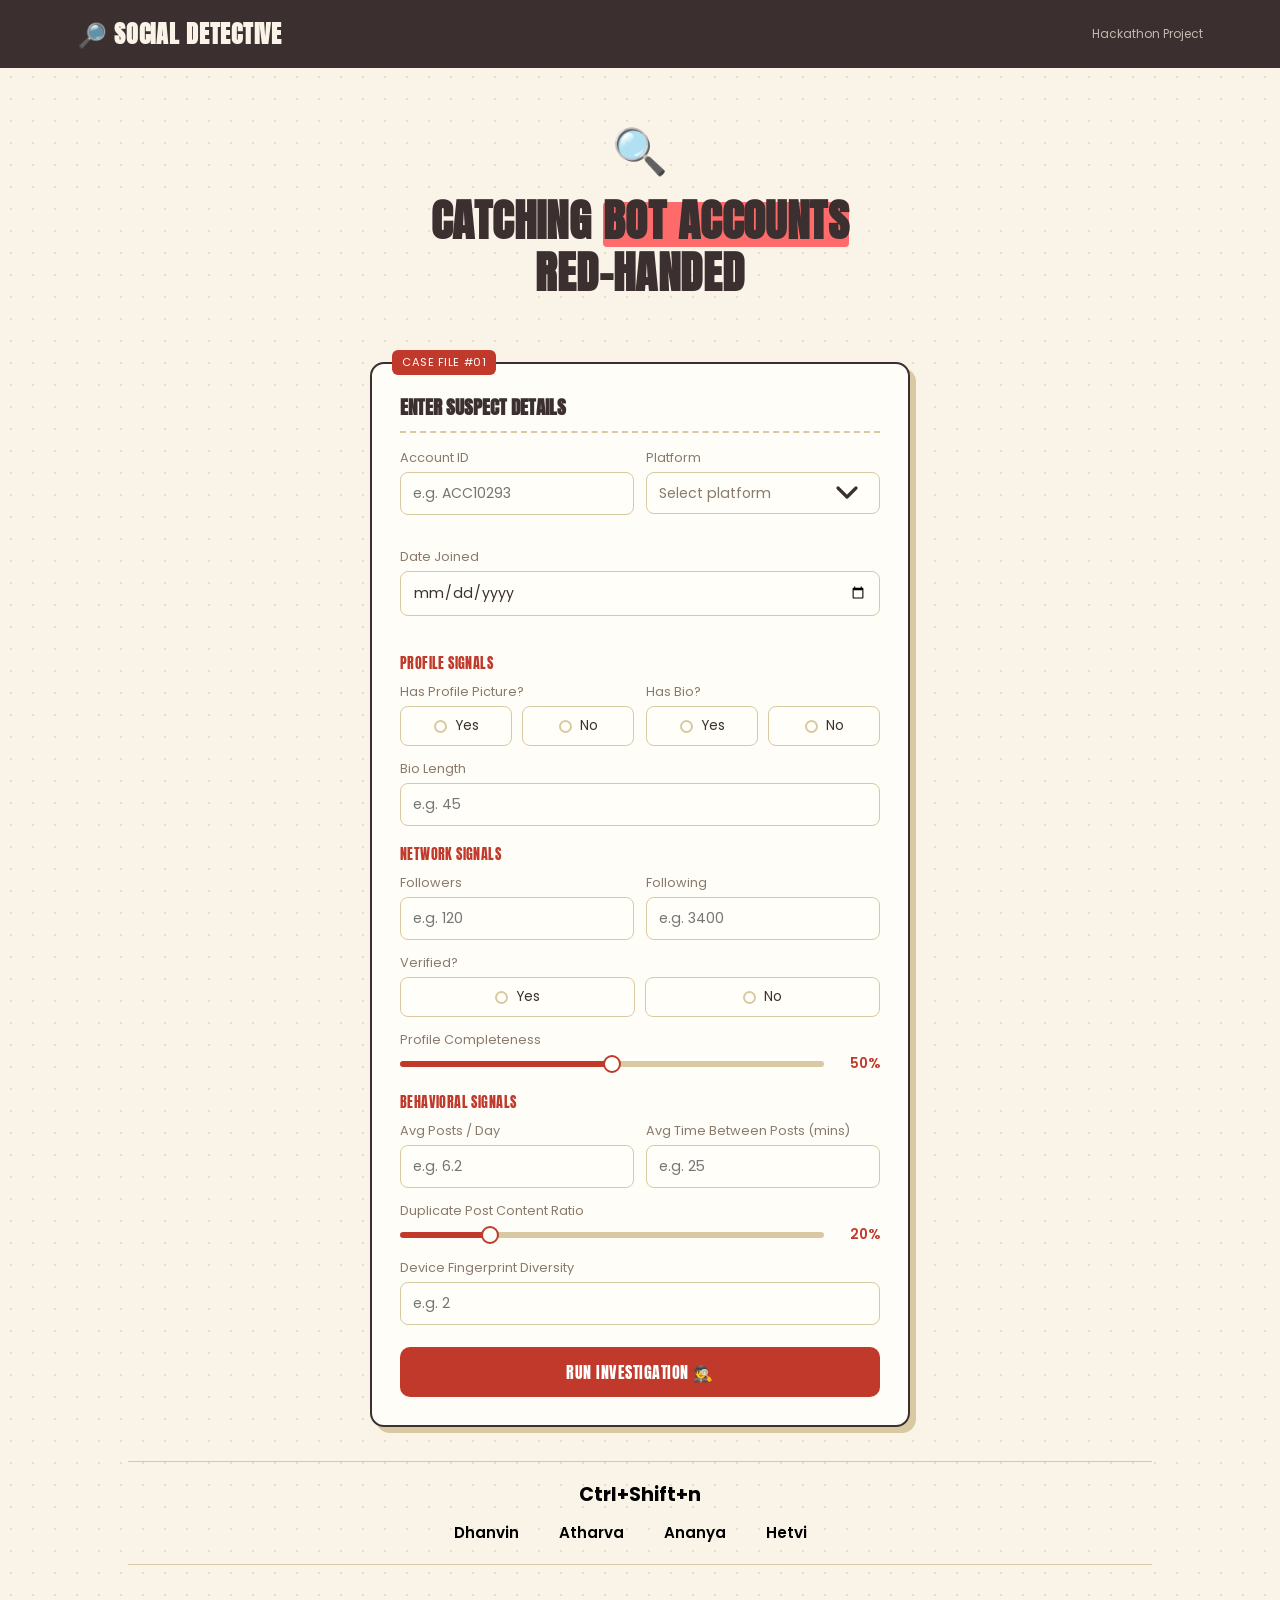
==== commit 4f05044b: "Add files via upload chnaged frontend" ====
--- a/index.html
+++ b/index.html
@@ -3,7 +3,7 @@
 <head>
 <meta charset="UTF-8">
 <meta name="viewport" content="width=device-width, initial-scale=1.0">
-<title>Social Detective 🔍 | MLPS1</title>
+<title>Social Detective 🔍 </title>
 <link href="https://fonts.googleapis.com/css2?family=Anton&family=Poppins:wght@400;500;600&display=swap" rel="stylesheet">
 <style>
   * { box-sizing:border-box; margin:0; padding:0; }
@@ -133,6 +133,8 @@
   }
   input:focus, textarea:focus { outline:none; border-color:#c0392b; }
 
+  .readout{ font-size:0.75rem; color:#8a7a6b; margin-top:5px; min-height:14px; }
+
   select {
     width:100%; padding:10px 36px 10px 12px;
     border:1.5px solid #d8c9a3; border-radius:8px;
@@ -191,6 +193,22 @@
     box-shadow: inset 0 0 0 2.5px #fbeceb;
   }
 
+  .slider-row{ display:flex; align-items:center; gap:12px; }
+  input[type=range]{
+    flex:1; appearance:none; -webkit-appearance:none; height:6px; border-radius:3px;
+    background:linear-gradient(90deg, #c0392b var(--fill,50%), #d8c9a3 var(--fill,50%));
+    border:none; padding:0;
+  }
+  input[type=range]::-webkit-slider-thumb{
+    -webkit-appearance:none; appearance:none; width:18px; height:18px; border-radius:50%;
+    background:#fffef9; border:2.5px solid #c0392b; cursor:pointer;
+  }
+  input[type=range]::-moz-range-thumb{
+    width:18px; height:18px; border-radius:50%;
+    background:#fffef9; border:2.5px solid #c0392b; cursor:pointer;
+  }
+  .slider-val{ font-family:'Poppins'; font-size:0.85rem; color:#c0392b; font-weight:600; width:44px; text-align:right; }
+
   .two-col { display:grid; grid-template-columns:1fr 1fr; gap:12px; }
   @media(max-width:480px){ .two-col{grid-template-columns:1fr;} }
 
@@ -276,10 +294,9 @@
   <div class="magnifier">🔍</div>
   
   <h1>
-    Catching <span class="highlight-marker">fake accounts</span><br>
+    Catching <span class="highlight-marker">bot accounts</span><br>
     red-handed
   </h1>
-  <p>Analyze social media profiles with Machine Learning and detect whether account is FAKE or REAL.</p>
 </div>
 
 <div class="card">
@@ -290,20 +307,22 @@
       <div class="form-group">
         <label>Account ID</label>
         <input type="text" id="accId" placeholder="e.g. ACC10293" required>
+        <div class="readout" id="handleReadout"></div>
       </div>
       <div class="form-group">
         <label>Platform</label>
         <select id="platform" required>
           <option value="" disabled selected>Select platform</option>
           <option value="instagram">Instagram</option>
-          <option value="twitter">Twitter</option>
+          <option value="X">X</option>
         </select>
       </div>
     </div>
 
     <div class="form-group">
-      <label>Account Age (days)</label>
-      <input type="number" id="accAge" step="any" placeholder="e.g. 14.5" required>
+      <label>Date Joined</label>
+      <input type="date" id="dateJoined" required>
+      <div class="readout" id="ageReadout"></div>
     </div>
 
     <div class="section-label">Profile Signals</div>
@@ -317,17 +336,6 @@
         <input type="hidden" id="hasPfp">
       </div>
       <div class="form-group">
-        <label>Default Avatar?</label>
-        <div class="toggle-group" data-target="defaultAvatar">
-          <div class="toggle-btn" data-value="1">Yes</div>
-          <div class="toggle-btn" data-value="0">No</div>
-        </div>
-        <input type="hidden" id="defaultAvatar">
-      </div>
-    </div>
-
-    <div class="two-col">
-      <div class="form-group">
         <label>Has Bio?</label>
         <div class="toggle-group" data-target="hasBio">
           <div class="toggle-btn" data-value="1">Yes</div>
@@ -335,22 +343,11 @@
         </div>
         <input type="hidden" id="hasBio">
       </div>
-      <div class="form-group">
-        <label>Bio Length</label>
-        <input type="number" id="bioLength" step="any" placeholder="e.g. 45" min="0">
-      </div>
-    </div>
-
-    <div class="section-label">Username Signals</div>
-    <div class="two-col">
-      <div class="form-group">
-        <label>Username Digit Ratio</label>
-        <input type="number" id="usernameDigitRatio" step="any" placeholder="e.g. 0.3" min="0" max="1">
-      </div>
-      <div class="form-group">
-        <label>Username Length</label>
-        <input type="number" id="usernameLength" step="any" placeholder="e.g. 12" min="0">
-      </div>
+    </div>
+
+    <div class="form-group">
+      <label>Bio Length</label>
+      <input type="number" id="bioLength" step="any" placeholder="e.g. 45" min="0">
     </div>
 
     <div class="section-label">Network Signals</div>
@@ -365,18 +362,20 @@
       </div>
     </div>
 
-    <div class="two-col">
-      <div class="form-group">
-        <label>Verified?</label>
-        <div class="toggle-group" data-target="verified">
-          <div class="toggle-btn" data-value="1">Yes</div>
-          <div class="toggle-btn" data-value="0">No</div>
-        </div>
-        <input type="hidden" id="verified">
-      </div>
-      <div class="form-group">
-        <label>Profile Completeness</label>
-        <input type="number" id="profileCompleteness" step="any" placeholder="e.g. 0.8" min="0" max="1">
+    <div class="form-group">
+      <label>Verified?</label>
+      <div class="toggle-group" data-target="verified">
+        <div class="toggle-btn" data-value="1">Yes</div>
+        <div class="toggle-btn" data-value="0">No</div>
+      </div>
+      <input type="hidden" id="verified">
+    </div>
+
+    <div class="form-group">
+      <label>Profile Completeness</label>
+      <div class="slider-row">
+        <input type="range" id="profileCompleteness" min="0" max="100" value="50">
+        <span class="slider-val" id="profileCompletenessVal">50%</span>
       </div>
     </div>
 
@@ -387,21 +386,27 @@
         <input type="number" id="postRate" step="any" placeholder="e.g. 6.2" min="0">
       </div>
       <div class="form-group">
-        <label>Duplicate Post Content Ratio</label>
-        <input type="number" id="dupRatio" step="any" placeholder="e.g. 0.4" min="0" max="1">
-      </div>
-    </div>
-
-    <div class="two-col">
-      <div class="form-group">
         <label>Avg Time Between Posts (mins)</label>
-        <input type="number" id="avgTimeBetweenPosts" step="any" placeholder="e.g. 25">
-      </div>
-      <div class="form-group">
-        <label>Device Fingerprint Diversity</label>
-        <input type="number" id="deviceDiversity" step="any" placeholder="e.g. 2" min="0">
-      </div>
-    </div>
+        <input type="number" id="avgTimeBetweenPosts" placeholder="e.g. 25">
+      </div>
+    </div>
+
+    <div class="form-group">
+      <label>Duplicate Post Content Ratio</label>
+      <div class="slider-row">
+        <input type="range" id="dupRatio" min="0" max="100" value="20">
+        <span class="slider-val" id="dupRatioVal">20%</span>
+      </div>
+    </div>
+
+    <div class="form-group">
+      <label>Device Fingerprint Diversity</label>
+      <input type="number" id="deviceDiversity" placeholder="e.g. 2" min="0">
+    </div>
+
+    <input type="hidden" id="usernameDigitRatio">
+    <input type="hidden" id="usernameLength">
+    <input type="hidden" id="accAge">
 
     <button type="submit" class="submit">Run Investigation 🕵️</button>
   </form>
@@ -424,9 +429,76 @@
 
     <hr>
 
-    <p class="footer-text">Made with HTML CSS Python & Machine Learning</p>
-
 </footer>
-<script src="script.js"></script>
+<script>
+  // toggle buttons
+  document.querySelectorAll('.toggle-group').forEach(group=>{
+    const hidden = document.getElementById(group.dataset.target);
+    group.querySelectorAll('.toggle-btn').forEach(btn=>{
+      btn.addEventListener('click',()=>{
+        group.querySelectorAll('.toggle-btn').forEach(b=>b.classList.remove('active'));
+        btn.classList.add('active');
+        hidden.value = btn.dataset.value;
+      });
+    });
+  });
+
+  // auto-calc username signals from Account ID
+  const accId = document.getElementById('accId');
+  accId.addEventListener('input', ()=>{
+    const v = accId.value.trim();
+    const digits = (v.match(/\d/g)||[]).length;
+    const len = v.length;
+    const ratio = len ? +(digits/len).toFixed(2) : 0;
+    document.getElementById('usernameLength').value = len;
+    document.getElementById('usernameDigitRatio').value = ratio;
+    document.getElementById('handleReadout').textContent = len ? `${len} chars · ${(ratio*100).toFixed(0)}% digits` : '';
+  });
+
+  // date joined -> account age in days
+  const dateJoined = document.getElementById('dateJoined');
+  dateJoined.addEventListener('change', ()=>{
+    const chosen = new Date(dateJoined.value);
+    const days = Math.max(0, Math.floor((Date.now()-chosen)/86400000));
+    document.getElementById('accAge').value = days;
+    document.getElementById('ageReadout').textContent = `${days} day${days===1?'':'s'} since joining`;
+  });
+
+  // sliders
+  ['profileCompleteness','dupRatio'].forEach(id=>{
+    const el = document.getElementById(id);
+    const val = document.getElementById(id+'Val');
+    const update = ()=>{ val.textContent = el.value+'%'; el.style.setProperty('--fill', el.value+'%'); };
+    el.addEventListener('input', update); update();
+  });
+
+  // submit -> mock scoring (swap with real API call to your model backend)
+  const form = document.getElementById('scanForm');
+  form.addEventListener('submit', e=>{
+    e.preventDefault();
+    const btn = form.querySelector('.submit');
+    btn.disabled = true; btn.textContent = 'Scanning…';
+
+    const g = id => +(document.getElementById(id).value || 0);
+    let risk = 0;
+    if(!g('hasPfp')) risk += 15;
+    if(!g('hasBio')) risk += 8;
+    if(g('verified')) risk -= 25;
+    risk += g('usernameDigitRatio')*20;
+    risk += (g('dupRatio')/100)*30;
+    risk += (100-g('profileCompleteness'))*0.2;
+    if(g('following') > g('followers')*10) risk += 15;
+    if(g('accAge') < 30) risk += 10;
+    risk = Math.max(2, Math.min(98, Math.round(risk)));
+
+    setTimeout(()=>{
+      btn.disabled = false; btn.textContent = 'Run Investigation 🕵️';
+      const isFake = risk >= 50;
+      const result = document.getElementById('result');
+      result.className = 'result show ' + (isFake ? 'fake' : 'real');
+      result.innerHTML = `<h2>${isFake ? 'FAKE ACCOUNT' : 'LIKELY REAL'}</h2><p>Confidence score: ${risk}% risk</p>`;
+    }, 900);
+  });
+</script>
 </body>
 </html>
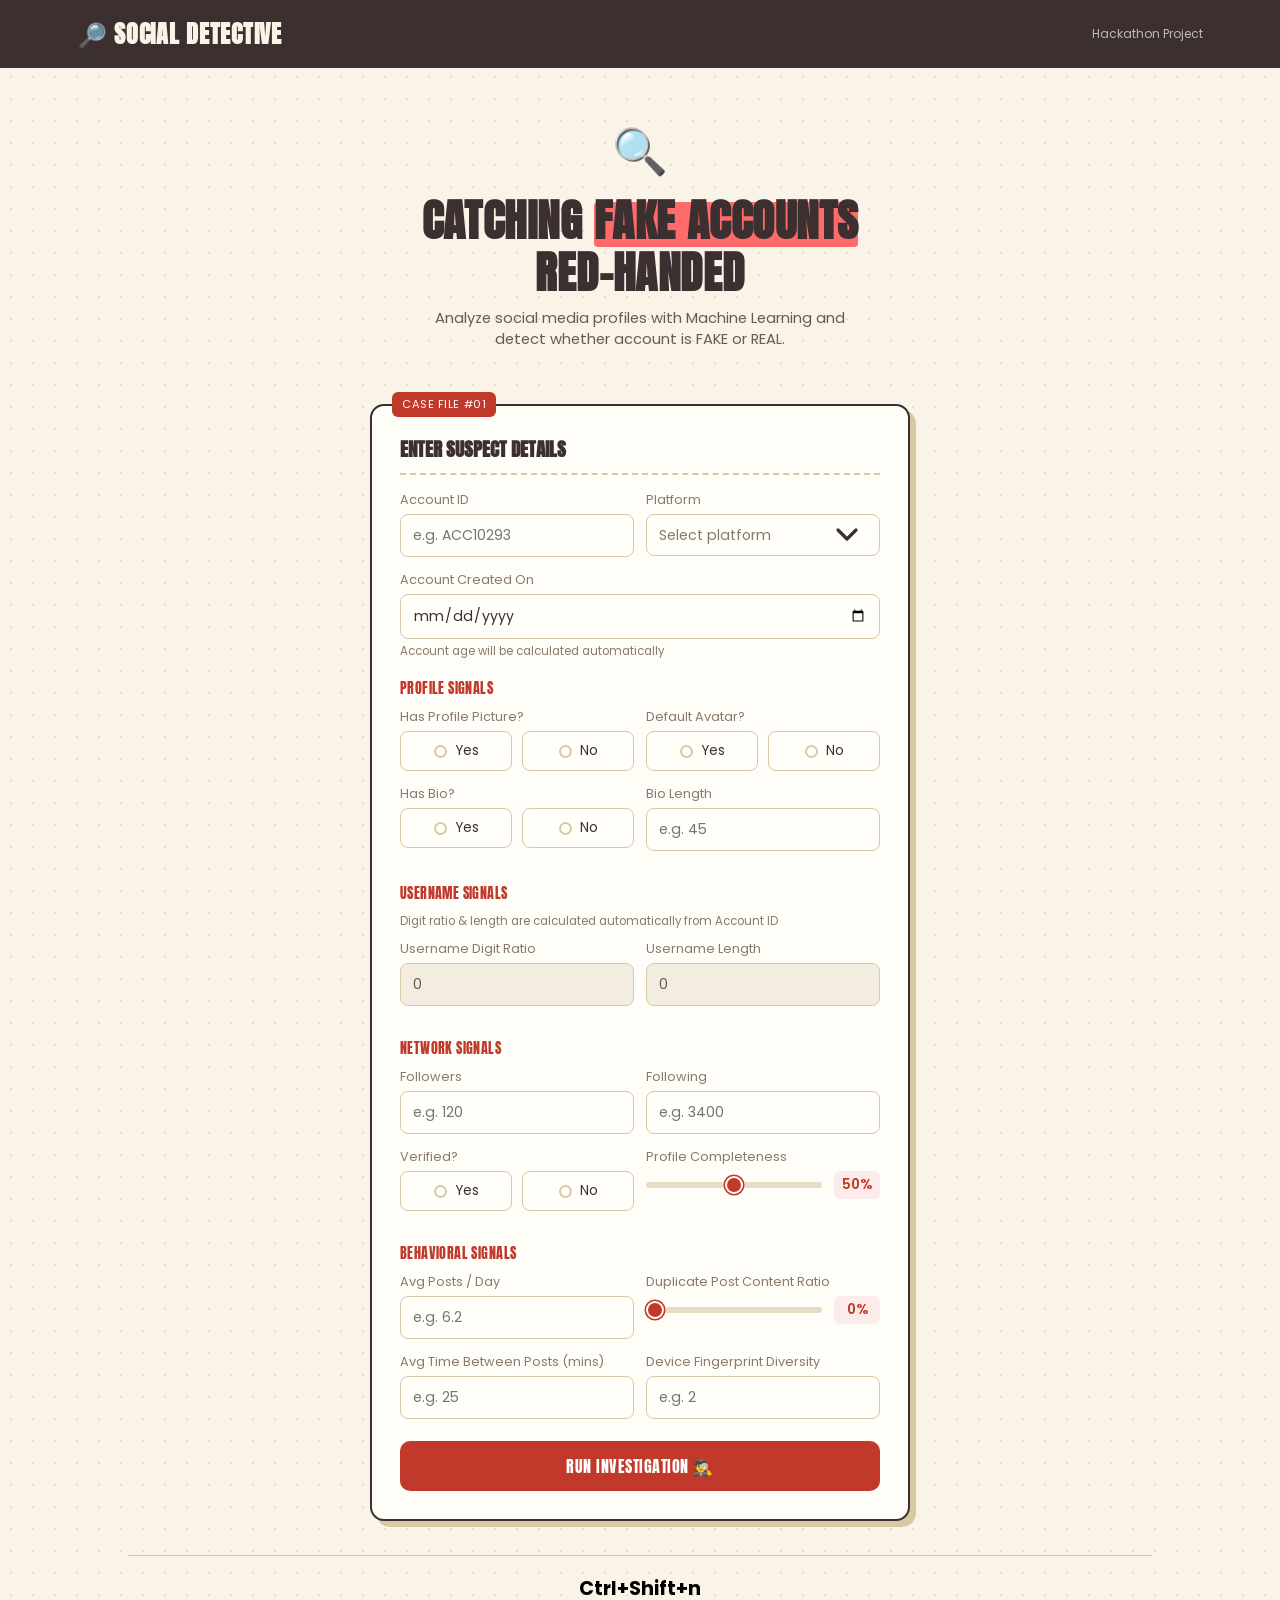
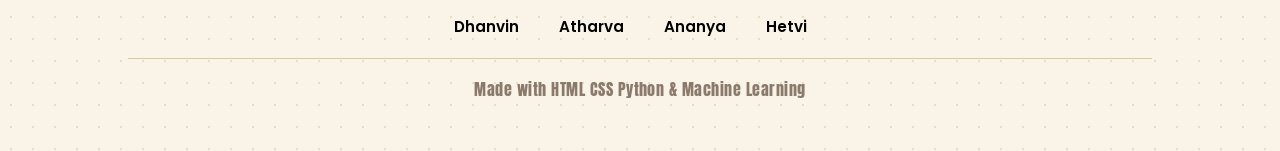
==== commit 1e5d5474: "Add files via upload style changes" ====
--- a/index.html
+++ b/index.html
@@ -3,7 +3,7 @@
 <head>
 <meta charset="UTF-8">
 <meta name="viewport" content="width=device-width, initial-scale=1.0">
-<title>Social Detective 🔍 </title>
+<title>Social Detective 🔍 | MLPS1</title>
 <link href="https://fonts.googleapis.com/css2?family=Anton&family=Poppins:wght@400;500;600&display=swap" rel="stylesheet">
 <style>
   * { box-sizing:border-box; margin:0; padding:0; }
@@ -17,7 +17,7 @@
     min-height:100vh;
     padding-bottom:50px;
   }
-
+ 
   nav {
     display:flex; justify-content:space-between; align-items:center;
     padding:16px 6%;
@@ -26,7 +26,7 @@
   }
   nav h2 { font-family:'Anton', sans-serif; font-size:1.5rem; letter-spacing:0.03em; text-transform:uppercase; }
   nav small { font-size:0.75rem; opacity:0.7; }
-
+ 
   .hero {
     text-align:center;
     padding:50px 20px 20px;
@@ -56,17 +56,10 @@
   .highlight-marker{
     position:relative;
     display:inline-block;
-    color:#3b2f2f; /* Black text */
+    color:#3b2f2f;
     z-index:1;
 }
-
-.highlight-marker{
-    position:relative;
-    display:inline-block;
-    color:#3b2f2f; /* Black text */
-    z-index:1;
-}
-
+ 
 .highlight-marker::before{
     content:"";
     position:absolute;
@@ -74,29 +67,25 @@
     bottom:0;
     width:0%;
     height:1em;
-    background:#ff6b6b; /* Red highlight */
+    background:#ff6b6b;
     z-index:-1;
     border-radius:4px;
     animation:highlightSweep 1.2s ease-out forwards;
     animation-delay:0.3s;
 }
-
+ 
 @keyframes highlightSweep{
-    from{
-        width:0%;
-    }
-    to{
-        width:100%;
-    }
-}
-
+    from{ width:0%; }
+    to{ width:100%; }
+}
+ 
   .hero p {
     max-width:460px;
     margin:0 auto;
     color:#6b5b4f;
     font-size:0.92rem;
   }
-
+ 
   .card {
     max-width:540px;
     margin:34px auto;
@@ -123,7 +112,7 @@
     border-bottom: 2px dashed #d8c9a3;
     padding-bottom:10px;
   }
-
+ 
   .form-group { margin-bottom:14px; }
   label { display:block; font-size:0.8rem; color:#8a7a6b; margin-bottom:5px; }
   input, textarea {
@@ -132,9 +121,8 @@
     background:#fffef9; color:#3b2f2f; font-family:'Poppins'; font-size:0.88rem;
   }
   input:focus, textarea:focus { outline:none; border-color:#c0392b; }
-
-  .readout{ font-size:0.75rem; color:#8a7a6b; margin-top:5px; min-height:14px; }
-
+  input[readonly] { background:#f3ede1; color:#6b5b4f; }
+ 
   select {
     width:100%; padding:10px 36px 10px 12px;
     border:1.5px solid #d8c9a3; border-radius:8px;
@@ -148,7 +136,7 @@
   select:focus { outline:none; border-color:#c0392b; }
   select option { font-family:'Poppins', sans-serif; color:#3b2f2f; background:#fffef9; }
   select:invalid { color:#8a7a6b; }
-
+ 
   .section-label {
     font-family:'Anton', sans-serif;
     font-size:0.85rem;
@@ -157,7 +145,7 @@
     color:#c0392b;
     margin:18px 0 10px;
   }
-
+ 
   .toggle-group { display:flex; gap:10px; }
   .toggle-btn {
     flex:1;
@@ -192,26 +180,63 @@
     background:#c0392b;
     box-shadow: inset 0 0 0 2.5px #fbeceb;
   }
-
-  .slider-row{ display:flex; align-items:center; gap:12px; }
-  input[type=range]{
-    flex:1; appearance:none; -webkit-appearance:none; height:6px; border-radius:3px;
-    background:linear-gradient(90deg, #c0392b var(--fill,50%), #d8c9a3 var(--fill,50%));
-    border:none; padding:0;
-  }
-  input[type=range]::-webkit-slider-thumb{
-    -webkit-appearance:none; appearance:none; width:18px; height:18px; border-radius:50%;
-    background:#fffef9; border:2.5px solid #c0392b; cursor:pointer;
-  }
-  input[type=range]::-moz-range-thumb{
-    width:18px; height:18px; border-radius:50%;
-    background:#fffef9; border:2.5px solid #c0392b; cursor:pointer;
-  }
-  .slider-val{ font-family:'Poppins'; font-size:0.85rem; color:#c0392b; font-weight:600; width:44px; text-align:right; }
-
+ 
   .two-col { display:grid; grid-template-columns:1fr 1fr; gap:12px; }
   @media(max-width:480px){ .two-col{grid-template-columns:1fr;} }
-
+ 
+  /* Slider styling */
+  .slider-row {
+    display:flex; align-items:center; gap:12px;
+  }
+  input[type="range"] {
+    -webkit-appearance:none; appearance:none;
+    flex:1;
+    height:6px;
+    border-radius:4px;
+    background:#e8dcc4;
+    padding:0;
+    border:none;
+    cursor:pointer;
+  }
+  input[type="range"]::-webkit-slider-thumb {
+    -webkit-appearance:none;
+    width:18px; height:18px;
+    border-radius:50%;
+    background:#c0392b;
+    border:2px solid #fffdf8;
+    box-shadow:0 0 0 1.5px #c0392b;
+    cursor:pointer;
+    margin-top:0;
+  }
+  input[type="range"]::-moz-range-thumb {
+    width:18px; height:18px;
+    border-radius:50%;
+    background:#c0392b;
+    border:2px solid #fffdf8;
+    box-shadow:0 0 0 1.5px #c0392b;
+    cursor:pointer;
+  }
+  input[type="range"]::-moz-range-track {
+    height:6px; border-radius:4px; background:#e8dcc4;
+  }
+  .slider-value {
+    min-width:46px;
+    text-align:center;
+    font-weight:600;
+    color:#c0392b;
+    font-size:0.85rem;
+    background:#fbeceb;
+    border-radius:6px;
+    padding:4px 6px;
+  }
+ 
+  .hint {
+    display:block;
+    font-size:0.72rem;
+    color:#8a7a6b;
+    margin-top:4px;
+  }
+ 
   button {
     width:100%; margin-top:8px; padding:13px;
     border:none; border-radius:10px;
@@ -223,7 +248,7 @@
   }
   button:hover { background:#a5321f; transform:translateY(-1px); }
   button:disabled { opacity:0.6; cursor:wait; }
-
+ 
   .result {
     display:none; margin-top:20px; padding:18px;
     border-radius:10px; text-align:center; border:2px dashed;
@@ -236,7 +261,7 @@
   .fake h2 { color:#c0392b; }
   .real { background:#eaf6ef; border-color:#2e8b57; }
   .real h2 { color:#2e8b57; }
-
+ 
   footer hr{
     width:80%;
     margin:18px auto;
@@ -244,14 +269,14 @@
     border-top:1px solid #d8c9a3;
     justify-content: center;
 }
-
+ 
 .team-heading{
-    color:#000000;          /* Red heading */
+    color:#000000;
     font-size:1.2rem;
     margin-bottom:12px;
     text-align:center;
 }
-
+ 
 .team-list{
     list-style:none;
     display:flex;
@@ -261,20 +286,20 @@
     padding:0;
     margin-bottom:15px;
 }
-
+ 
 .team-list li{
-    color:black  ;       /* Green names */
+    color:black;
     font-family:'Poppins',sans-serif;
     font-size:0.95rem;
     font-weight:600;
     transition:0.3s;
 }
-
+ 
 .team-list li:hover{
-    color:#c0392b;          /* Red on hover */
+    color:#c0392b;
     transform:translateY(-2px);
 }
-
+ 
 .footer-text{
     color:#8a7a6b;
     font-family:'Anton',sans-serif;
@@ -284,47 +309,48 @@
 </style>
 </head>
 <body>
-
+ 
 <nav>
   <h2>🔎 Social Detective</h2>
   <small>Hackathon Project</small>
 </nav>
-
+ 
 <div class="hero">
   <div class="magnifier">🔍</div>
-  
+ 
   <h1>
-    Catching <span class="highlight-marker">bot accounts</span><br>
+    Catching <span class="highlight-marker">fake accounts</span><br>
     red-handed
   </h1>
+  <p>Analyze social media profiles with Machine Learning and detect whether account is FAKE or REAL.</p>
 </div>
-
+ 
 <div class="card">
   <h3>Enter Suspect Details</h3>
   <form id="scanForm">
-
+ 
     <div class="two-col">
       <div class="form-group">
         <label>Account ID</label>
         <input type="text" id="accId" placeholder="e.g. ACC10293" required>
-        <div class="readout" id="handleReadout"></div>
       </div>
       <div class="form-group">
         <label>Platform</label>
         <select id="platform" required>
           <option value="" disabled selected>Select platform</option>
           <option value="instagram">Instagram</option>
-          <option value="X">X</option>
+          <option value="twitter">X</option>
         </select>
       </div>
     </div>
-
+ 
     <div class="form-group">
-      <label>Date Joined</label>
-      <input type="date" id="dateJoined" required>
-      <div class="readout" id="ageReadout"></div>
-    </div>
-
+      <label>Account Created On</label>
+      <input type="date" id="accCreatedDate" required>
+      <span class="hint" id="accAgeHint">Account age will be calculated automatically</span>
+      <input type="hidden" id="accAge">
+    </div>
+ 
     <div class="section-label">Profile Signals</div>
     <div class="two-col">
       <div class="form-group">
@@ -336,6 +362,17 @@
         <input type="hidden" id="hasPfp">
       </div>
       <div class="form-group">
+        <label>Default Avatar?</label>
+        <div class="toggle-group" data-target="defaultAvatar">
+          <div class="toggle-btn" data-value="1">Yes</div>
+          <div class="toggle-btn" data-value="0">No</div>
+        </div>
+        <input type="hidden" id="defaultAvatar">
+      </div>
+    </div>
+ 
+    <div class="two-col">
+      <div class="form-group">
         <label>Has Bio?</label>
         <div class="toggle-group" data-target="hasBio">
           <div class="toggle-btn" data-value="1">Yes</div>
@@ -343,13 +380,25 @@
         </div>
         <input type="hidden" id="hasBio">
       </div>
-    </div>
-
-    <div class="form-group">
-      <label>Bio Length</label>
-      <input type="number" id="bioLength" step="any" placeholder="e.g. 45" min="0">
-    </div>
-
+      <div class="form-group">
+        <label>Bio Length</label>
+        <input type="number" id="bioLength" step="any" placeholder="e.g. 45" min="0">
+      </div>
+    </div>
+ 
+    <div class="section-label">Username Signals</div>
+    <span class="hint" style="display:block;margin-bottom:10px;">Digit ratio &amp; length are calculated automatically from Account ID</span>
+    <div class="two-col">
+      <div class="form-group">
+        <label>Username Digit Ratio</label>
+        <input type="text" id="usernameDigitRatio" value="0" readonly>
+      </div>
+      <div class="form-group">
+        <label>Username Length</label>
+        <input type="text" id="usernameLength" value="0" readonly>
+      </div>
+    </div>
+ 
     <div class="section-label">Network Signals</div>
     <div class="two-col">
       <div class="form-group">
@@ -361,24 +410,25 @@
         <input type="number" id="following" step="any" placeholder="e.g. 3400" min="0">
       </div>
     </div>
-
-    <div class="form-group">
-      <label>Verified?</label>
-      <div class="toggle-group" data-target="verified">
-        <div class="toggle-btn" data-value="1">Yes</div>
-        <div class="toggle-btn" data-value="0">No</div>
-      </div>
-      <input type="hidden" id="verified">
-    </div>
-
-    <div class="form-group">
-      <label>Profile Completeness</label>
-      <div class="slider-row">
-        <input type="range" id="profileCompleteness" min="0" max="100" value="50">
-        <span class="slider-val" id="profileCompletenessVal">50%</span>
-      </div>
-    </div>
-
+ 
+    <div class="two-col">
+      <div class="form-group">
+        <label>Verified?</label>
+        <div class="toggle-group" data-target="verified">
+          <div class="toggle-btn" data-value="1">Yes</div>
+          <div class="toggle-btn" data-value="0">No</div>
+        </div>
+        <input type="hidden" id="verified">
+      </div>
+      <div class="form-group">
+        <label>Profile Completeness</label>
+        <div class="slider-row">
+          <input type="range" id="profileCompleteness" min="0" max="100" value="50">
+          <span class="slider-value" id="profileCompletenessValue">50%</span>
+        </div>
+      </div>
+    </div>
+ 
     <div class="section-label">Behavioral Signals</div>
     <div class="two-col">
       <div class="form-group">
@@ -386,119 +436,50 @@
         <input type="number" id="postRate" step="any" placeholder="e.g. 6.2" min="0">
       </div>
       <div class="form-group">
+        <label>Duplicate Post Content Ratio</label>
+        <div class="slider-row">
+          <input type="range" id="dupRatio" min="0" max="100" value="0">
+          <span class="slider-value" id="dupRatioValue">0%</span>
+        </div>
+      </div>
+    </div>
+ 
+    <div class="two-col">
+      <div class="form-group">
         <label>Avg Time Between Posts (mins)</label>
-        <input type="number" id="avgTimeBetweenPosts" placeholder="e.g. 25">
-      </div>
-    </div>
-
-    <div class="form-group">
-      <label>Duplicate Post Content Ratio</label>
-      <div class="slider-row">
-        <input type="range" id="dupRatio" min="0" max="100" value="20">
-        <span class="slider-val" id="dupRatioVal">20%</span>
-      </div>
-    </div>
-
-    <div class="form-group">
-      <label>Device Fingerprint Diversity</label>
-      <input type="number" id="deviceDiversity" placeholder="e.g. 2" min="0">
-    </div>
-
-    <input type="hidden" id="usernameDigitRatio">
-    <input type="hidden" id="usernameLength">
-    <input type="hidden" id="accAge">
-
+        <input type="number" id="avgTimeBetweenPosts" step="any" placeholder="e.g. 25">
+      </div>
+      <div class="form-group">
+        <label>Device Fingerprint Diversity</label>
+        <input type="number" id="deviceDiversity" step="any" placeholder="e.g. 2" min="0">
+      </div>
+    </div>
+ 
     <button type="submit" class="submit">Run Investigation 🕵️</button>
   </form>
-
+ 
   <div class="result" id="result"></div>
 </div>
-
+ 
 <footer>
-
+ 
     <hr>
-
+ 
     <h3 class="team-heading">Ctrl+Shift+n</h3>
-
+ 
     <ul class="team-list">
         <li>Dhanvin</li><br>
         <li>Atharva</li><br>
         <li>Ananya</li><br>
         <li>Hetvi</li><br>
     </ul>
-
+ 
     <hr>
-
+ 
+    <p class="footer-text">Made with HTML CSS Python & Machine Learning</p>
+ 
 </footer>
-<script>
-  // toggle buttons
-  document.querySelectorAll('.toggle-group').forEach(group=>{
-    const hidden = document.getElementById(group.dataset.target);
-    group.querySelectorAll('.toggle-btn').forEach(btn=>{
-      btn.addEventListener('click',()=>{
-        group.querySelectorAll('.toggle-btn').forEach(b=>b.classList.remove('active'));
-        btn.classList.add('active');
-        hidden.value = btn.dataset.value;
-      });
-    });
-  });
-
-  // auto-calc username signals from Account ID
-  const accId = document.getElementById('accId');
-  accId.addEventListener('input', ()=>{
-    const v = accId.value.trim();
-    const digits = (v.match(/\d/g)||[]).length;
-    const len = v.length;
-    const ratio = len ? +(digits/len).toFixed(2) : 0;
-    document.getElementById('usernameLength').value = len;
-    document.getElementById('usernameDigitRatio').value = ratio;
-    document.getElementById('handleReadout').textContent = len ? `${len} chars · ${(ratio*100).toFixed(0)}% digits` : '';
-  });
-
-  // date joined -> account age in days
-  const dateJoined = document.getElementById('dateJoined');
-  dateJoined.addEventListener('change', ()=>{
-    const chosen = new Date(dateJoined.value);
-    const days = Math.max(0, Math.floor((Date.now()-chosen)/86400000));
-    document.getElementById('accAge').value = days;
-    document.getElementById('ageReadout').textContent = `${days} day${days===1?'':'s'} since joining`;
-  });
-
-  // sliders
-  ['profileCompleteness','dupRatio'].forEach(id=>{
-    const el = document.getElementById(id);
-    const val = document.getElementById(id+'Val');
-    const update = ()=>{ val.textContent = el.value+'%'; el.style.setProperty('--fill', el.value+'%'); };
-    el.addEventListener('input', update); update();
-  });
-
-  // submit -> mock scoring (swap with real API call to your model backend)
-  const form = document.getElementById('scanForm');
-  form.addEventListener('submit', e=>{
-    e.preventDefault();
-    const btn = form.querySelector('.submit');
-    btn.disabled = true; btn.textContent = 'Scanning…';
-
-    const g = id => +(document.getElementById(id).value || 0);
-    let risk = 0;
-    if(!g('hasPfp')) risk += 15;
-    if(!g('hasBio')) risk += 8;
-    if(g('verified')) risk -= 25;
-    risk += g('usernameDigitRatio')*20;
-    risk += (g('dupRatio')/100)*30;
-    risk += (100-g('profileCompleteness'))*0.2;
-    if(g('following') > g('followers')*10) risk += 15;
-    if(g('accAge') < 30) risk += 10;
-    risk = Math.max(2, Math.min(98, Math.round(risk)));
-
-    setTimeout(()=>{
-      btn.disabled = false; btn.textContent = 'Run Investigation 🕵️';
-      const isFake = risk >= 50;
-      const result = document.getElementById('result');
-      result.className = 'result show ' + (isFake ? 'fake' : 'real');
-      result.innerHTML = `<h2>${isFake ? 'FAKE ACCOUNT' : 'LIKELY REAL'}</h2><p>Confidence score: ${risk}% risk</p>`;
-    }, 900);
-  });
-</script>
+<script src="script.js"></script>
 </body>
-</html>+</html>
+ 
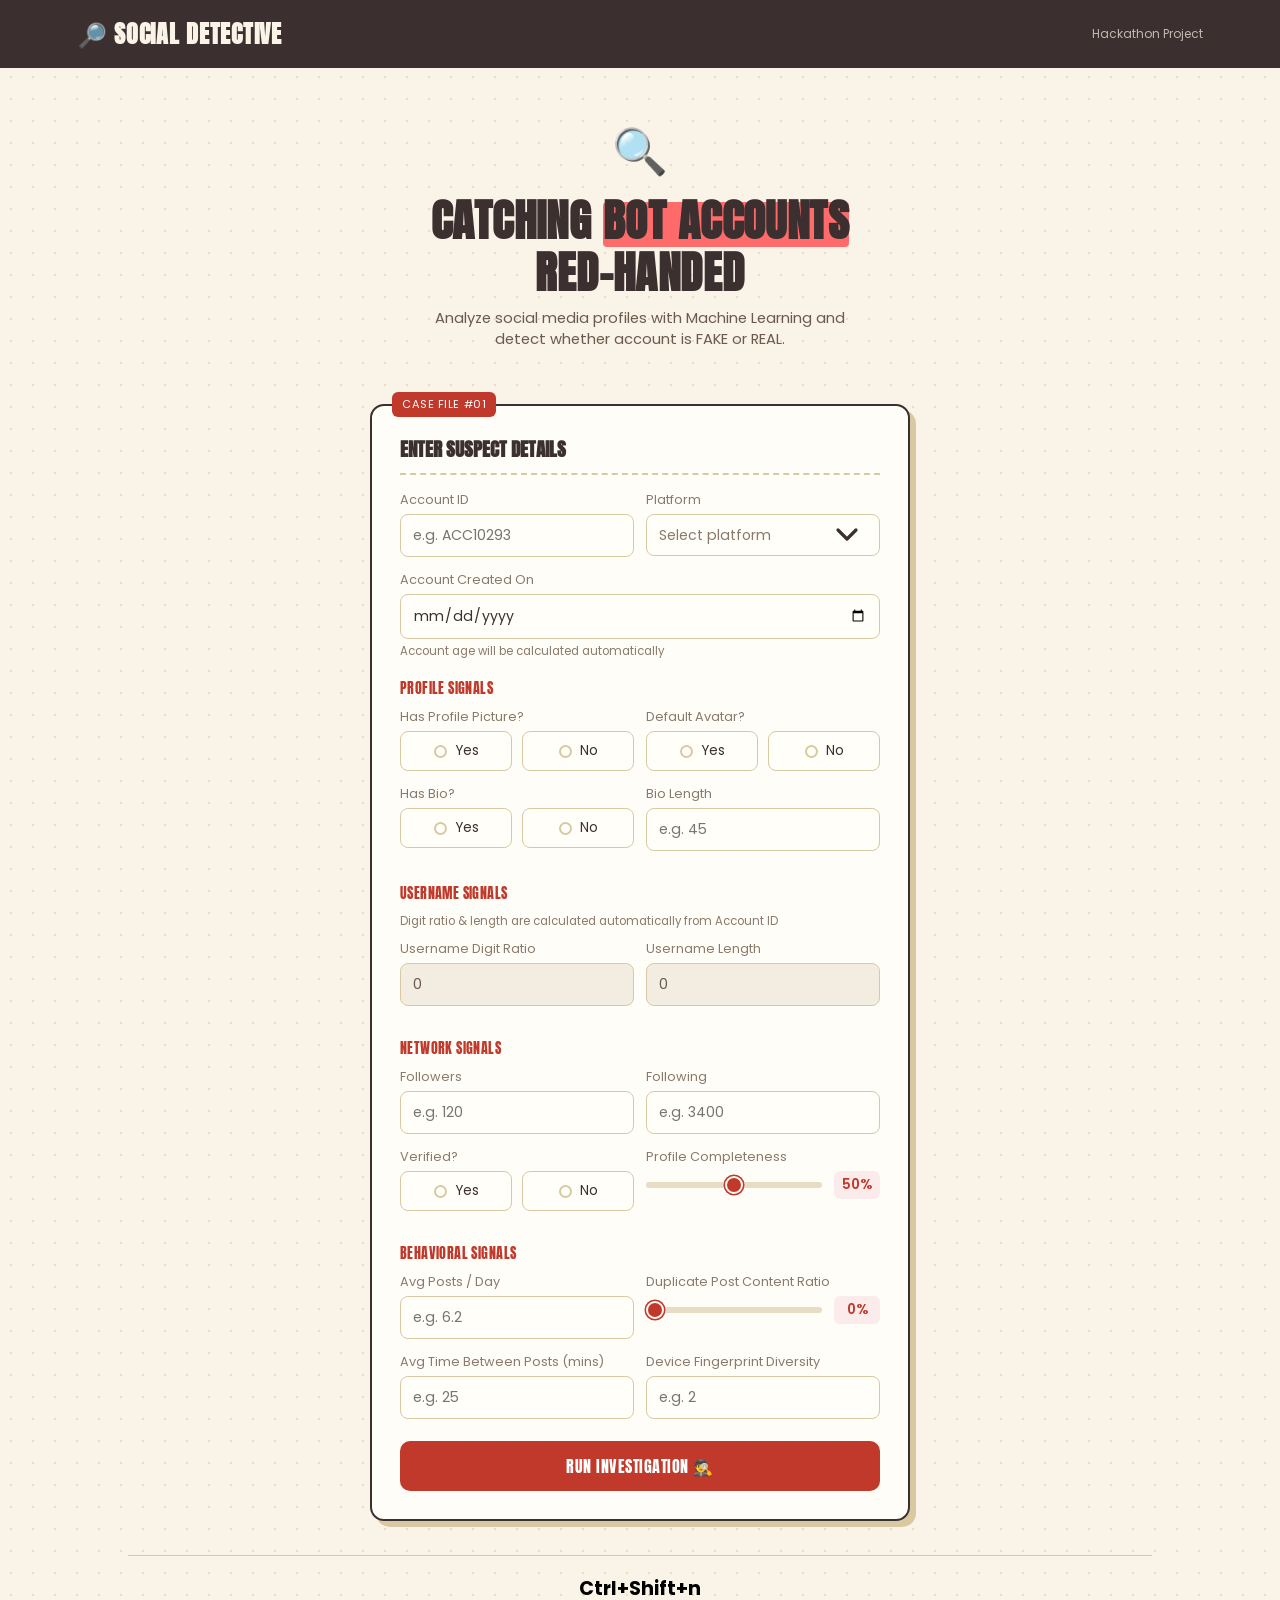
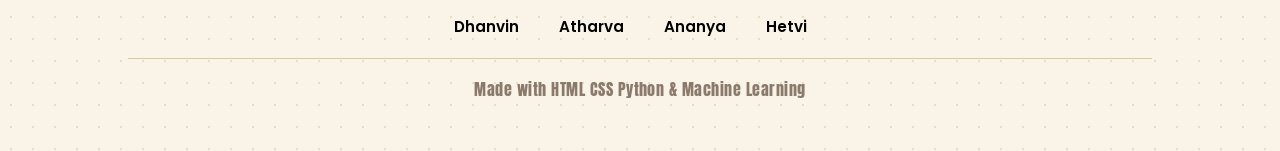
==== commit 597587c7: "Add files via upload changed fake to bot" ====
--- a/index.html
+++ b/index.html
@@ -319,7 +319,7 @@
   <div class="magnifier">🔍</div>
  
   <h1>
-    Catching <span class="highlight-marker">fake accounts</span><br>
+    Catching <span class="highlight-marker">BOT accounts</span><br>
     red-handed
   </h1>
   <p>Analyze social media profiles with Machine Learning and detect whether account is FAKE or REAL.</p>
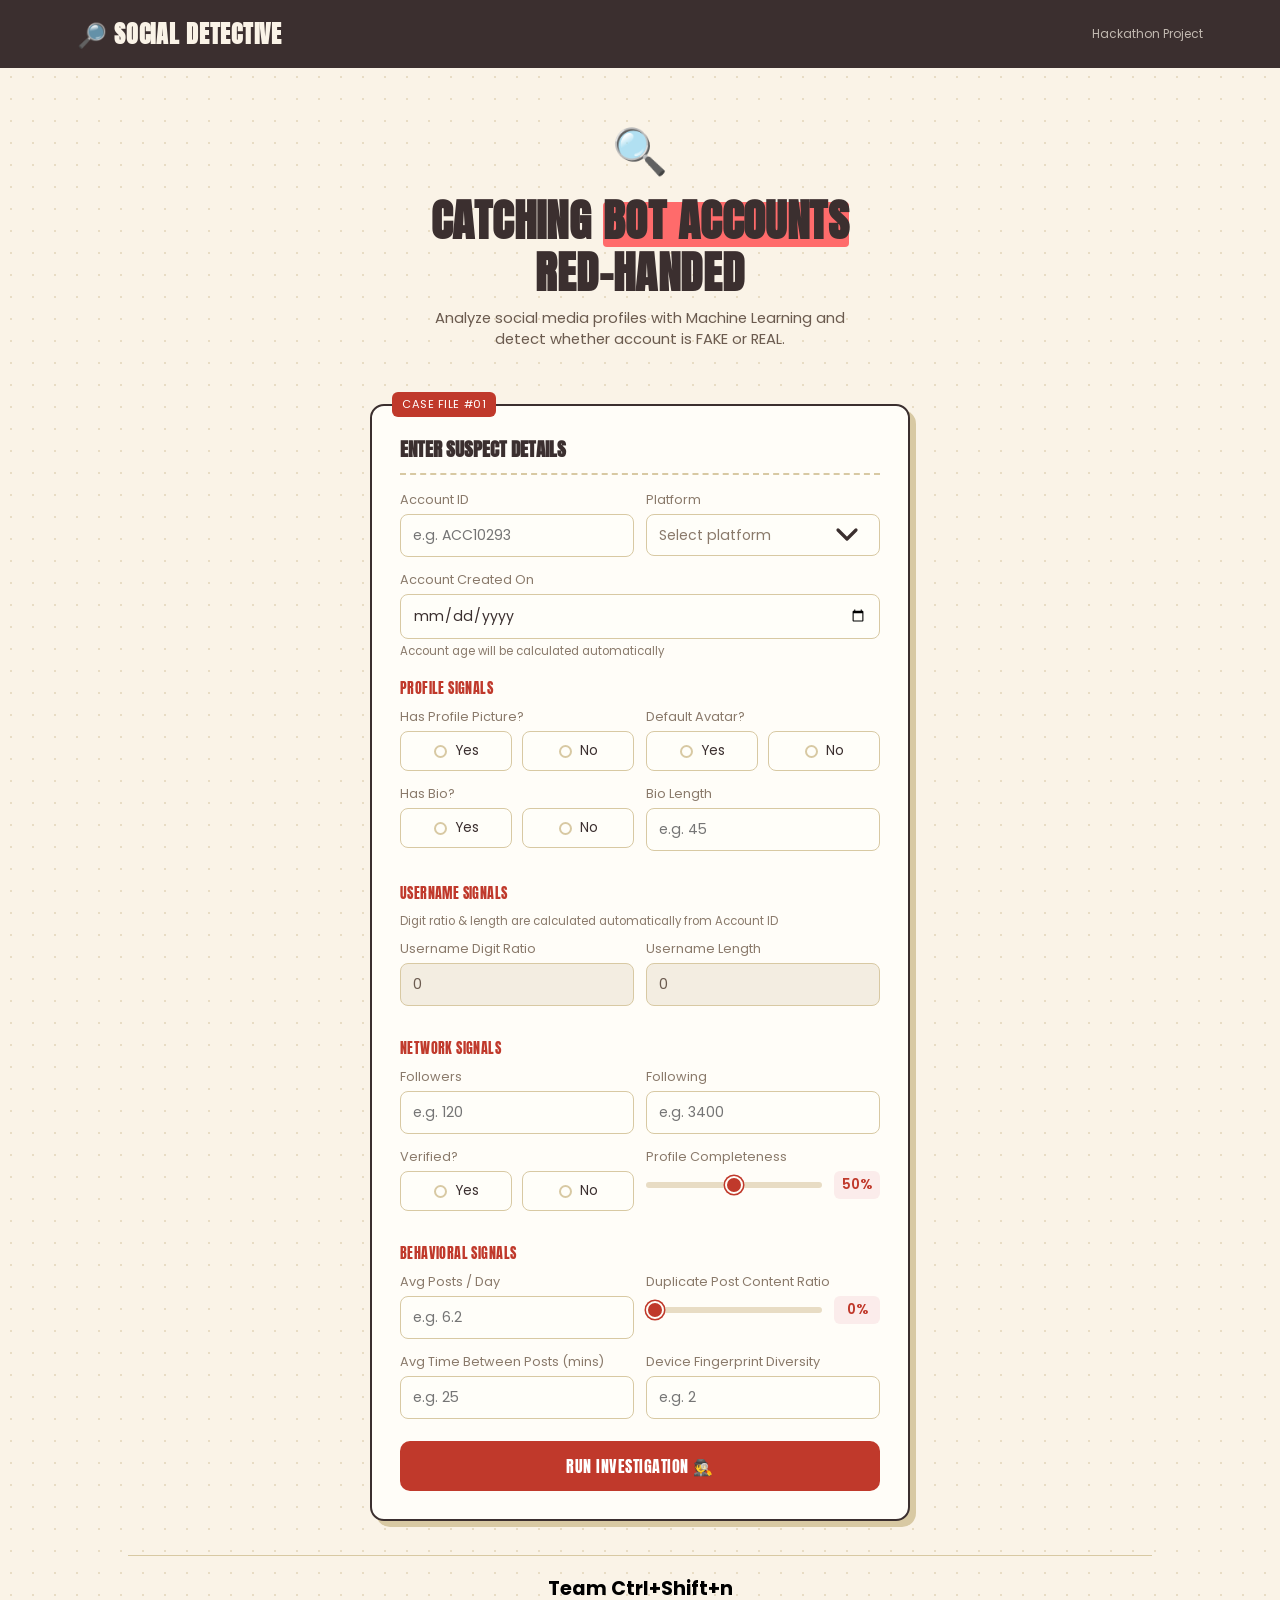
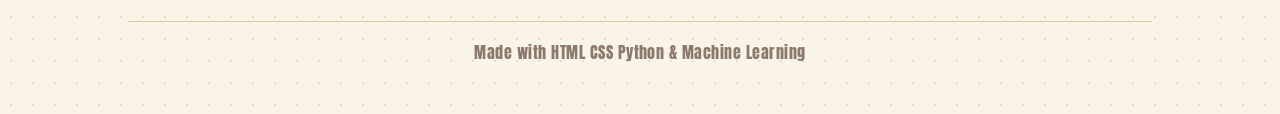
==== commit 964ecaa6: "Add files via upload" ====
--- a/index.html
+++ b/index.html
@@ -465,14 +465,9 @@
  
     <hr>
  
-    <h3 class="team-heading">Ctrl+Shift+n</h3>
- 
-    <ul class="team-list">
-        <li>Dhanvin</li><br>
-        <li>Atharva</li><br>
-        <li>Ananya</li><br>
-        <li>Hetvi</li><br>
-    </ul>
+    <h3 class="team-heading">Team Ctrl+Shift+n</h3>
+ 
+
  
     <hr>
  
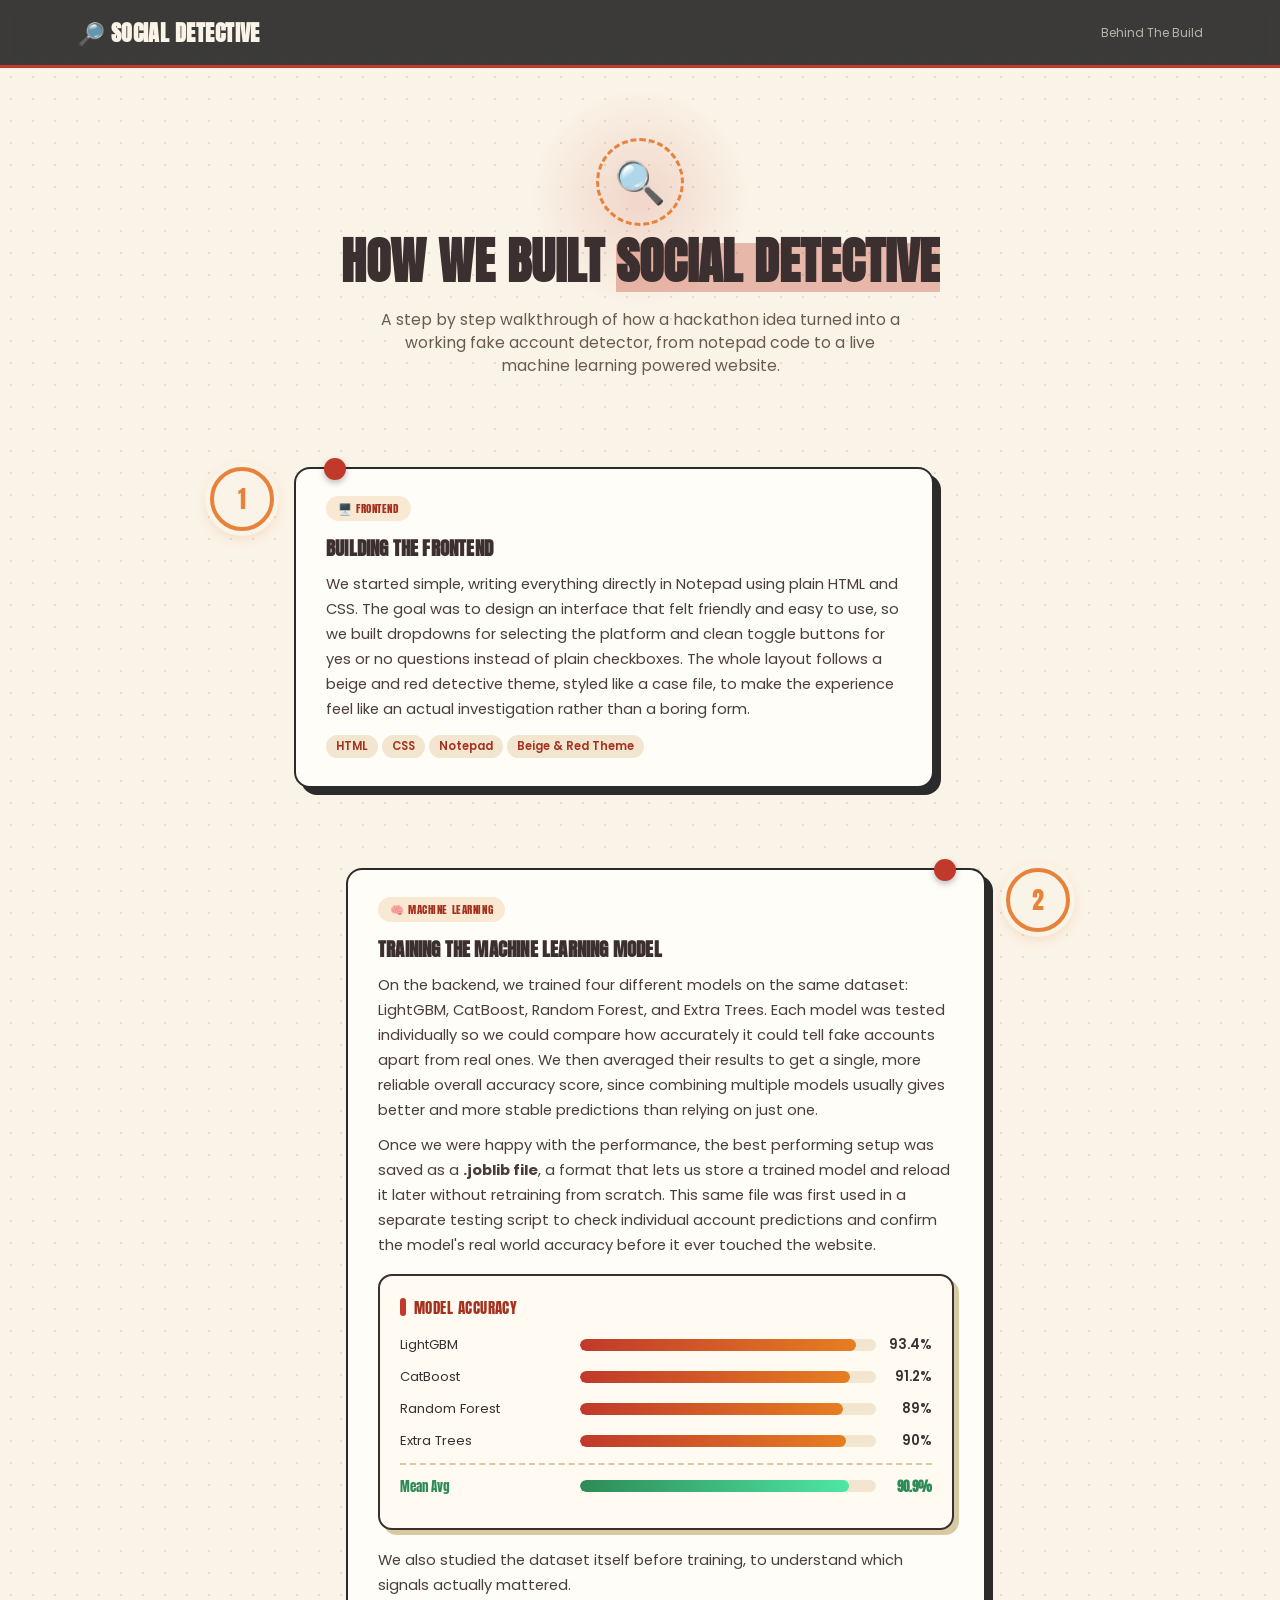
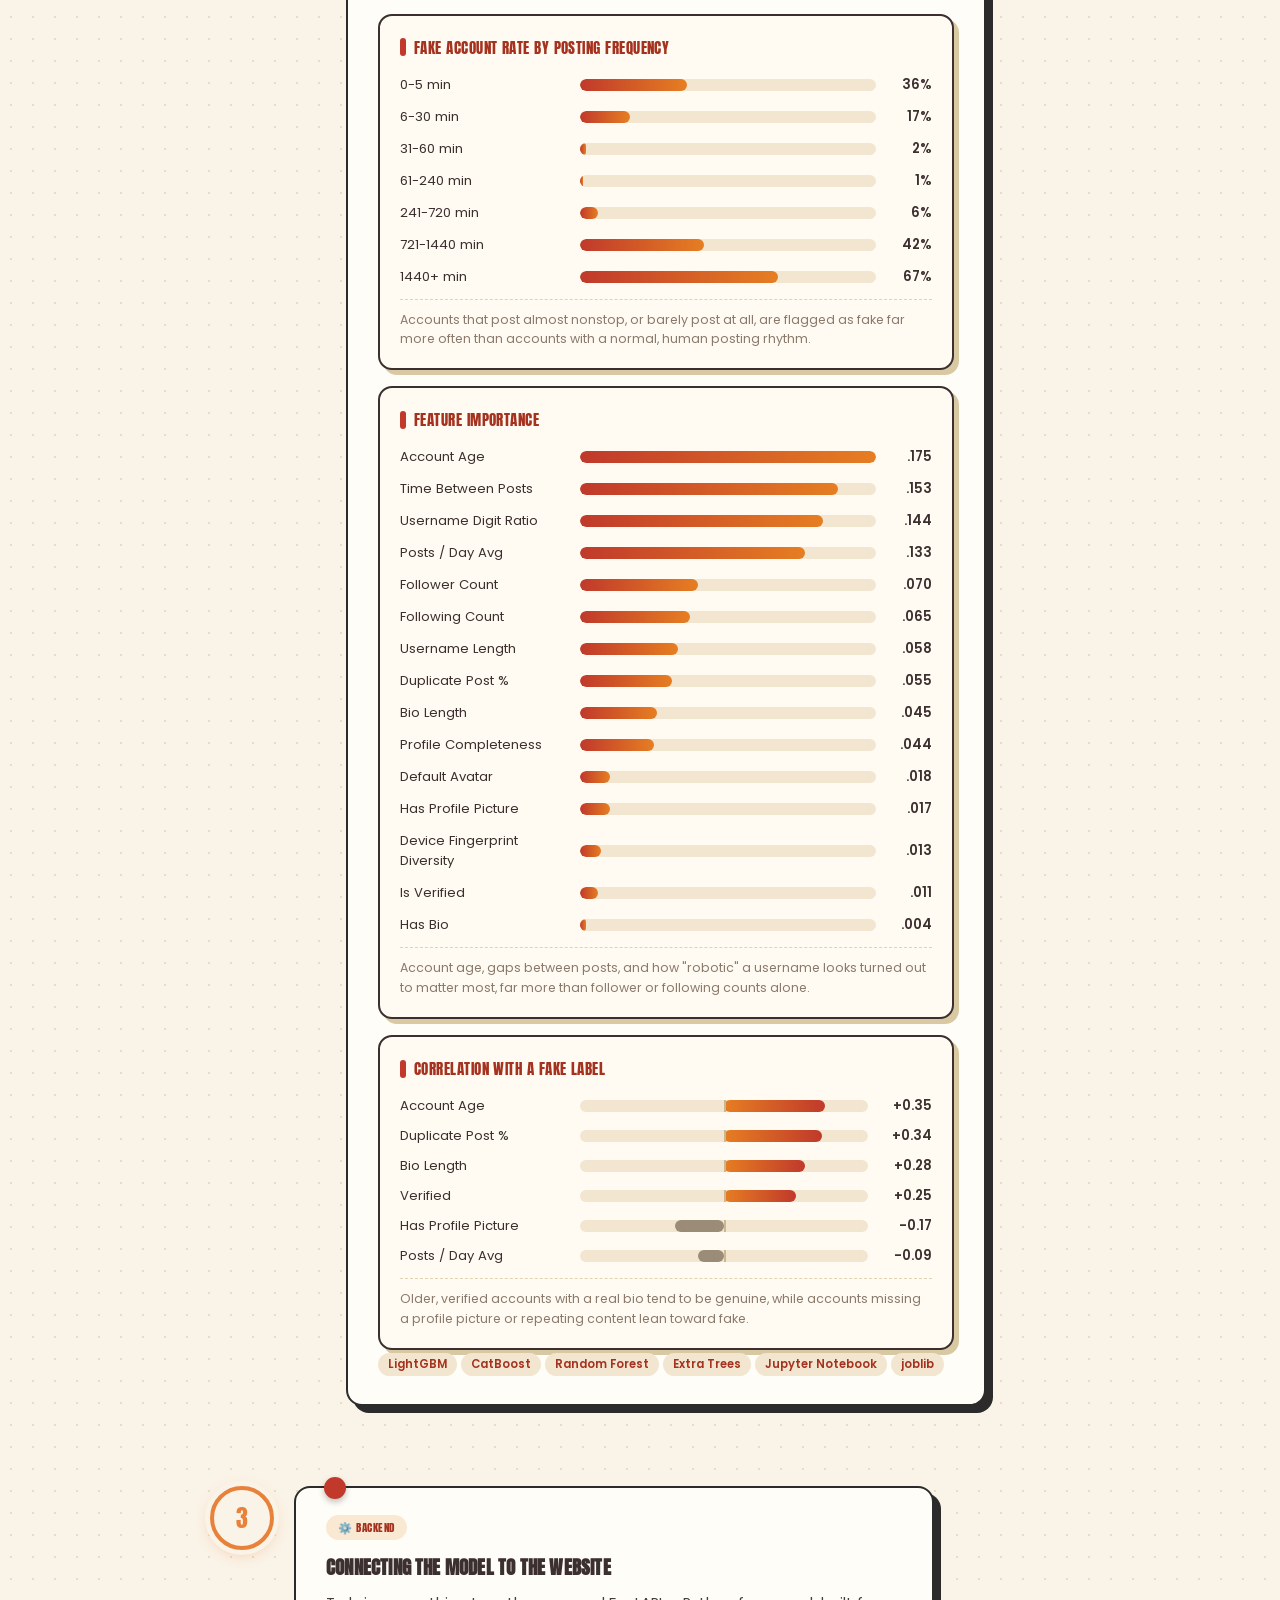
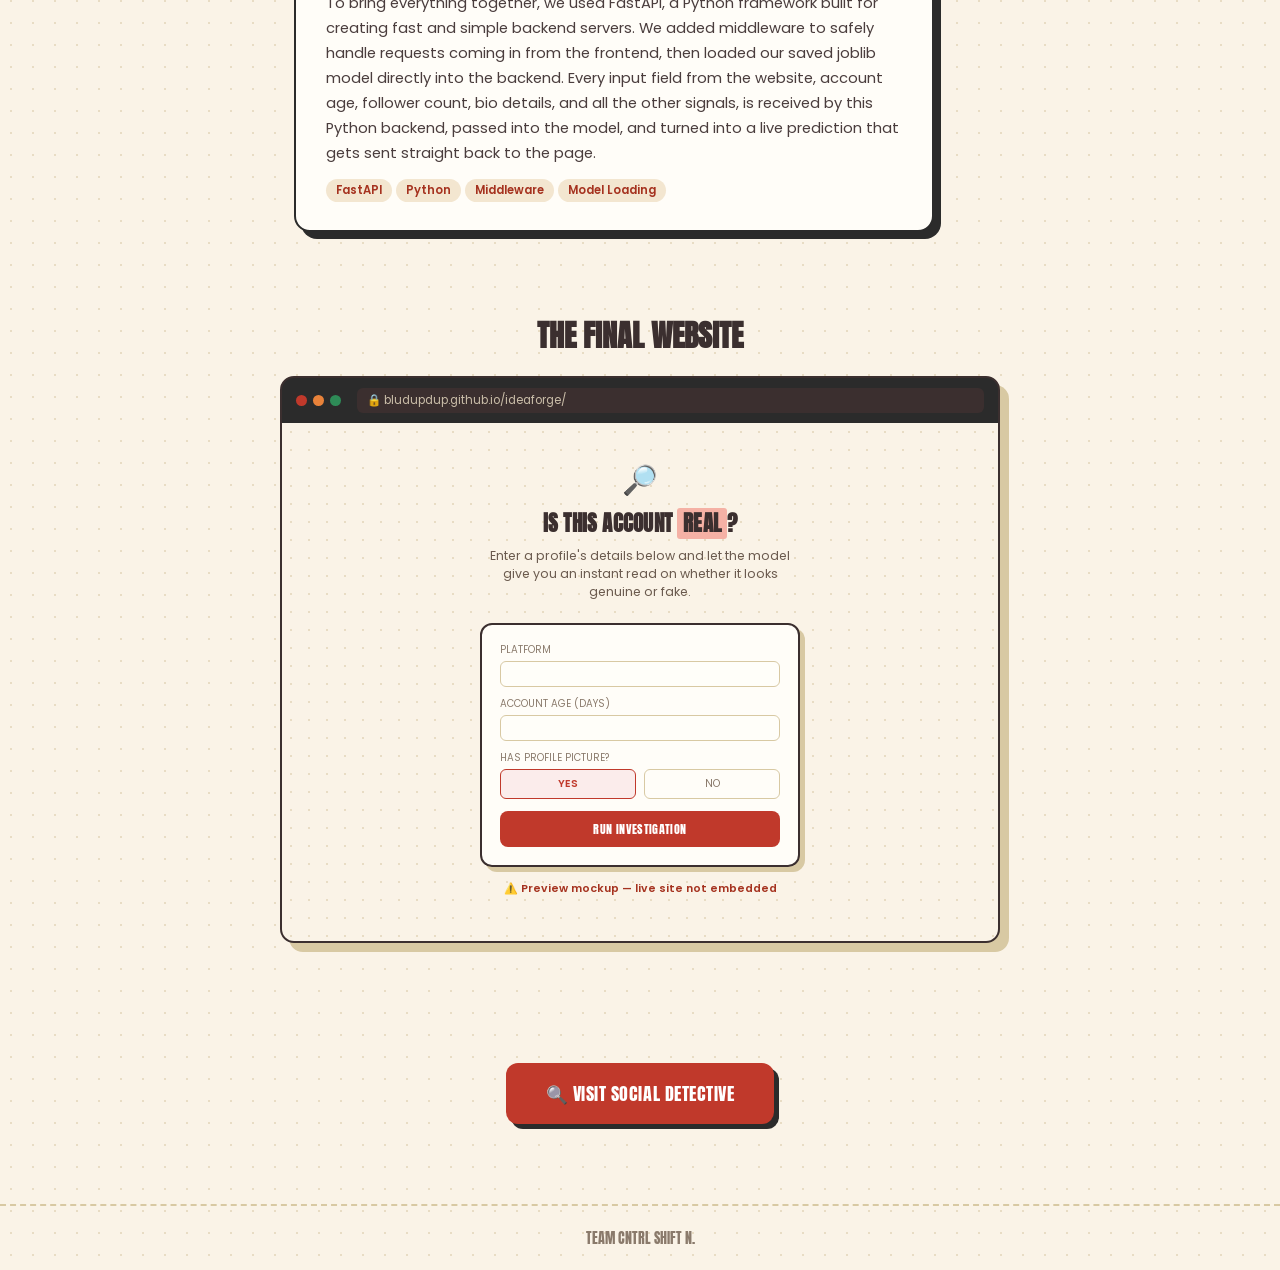
==== commit b50aae0e: "Add files via upload" ====
--- a/index.html
+++ b/index.html
@@ -1,480 +1,372 @@
-<!DOCTYPE html>
-<html lang="en">
-<head>
-<meta charset="UTF-8">
-<meta name="viewport" content="width=device-width, initial-scale=1.0">
-<title>Social Detective 🔍 | MLPS1</title>
-<link href="https://fonts.googleapis.com/css2?family=Anton&family=Poppins:wght@400;500;600&display=swap" rel="stylesheet">
-<style>
-  * { box-sizing:border-box; margin:0; padding:0; }
-  body {
-    font-family:'Poppins', sans-serif;
-    background: #faf3e7;
-    background-image:
-      radial-gradient(#e8dcc4 1px, transparent 1px);
-    background-size: 22px 22px;
-    color:#3b2f2f;
-    min-height:100vh;
-    padding-bottom:50px;
-  }
- 
-  nav {
-    display:flex; justify-content:space-between; align-items:center;
-    padding:16px 6%;
-    background:#3b2f2f;
-    color:#faf3e7;
-  }
-  nav h2 { font-family:'Anton', sans-serif; font-size:1.5rem; letter-spacing:0.03em; text-transform:uppercase; }
-  nav small { font-size:0.75rem; opacity:0.7; }
- 
-  .hero {
-    text-align:center;
-    padding:50px 20px 20px;
-    position:relative;
-  }
-  .magnifier {
-    font-size:2.8rem;
-    display:inline-block;
-    animation: search 3.5s ease-in-out infinite;
-  }
-  @keyframes search {
-    0%   { transform: translate(-40px,0) rotate(-8deg); }
-    25%  { transform: translate(20px,-6px) rotate(6deg); }
-    50%  { transform: translate(40px,4px) rotate(-4deg); }
-    75%  { transform: translate(-10px,6px) rotate(8deg); }
-    100% { transform: translate(-40px,0) rotate(-8deg); }
-  }
-  .hero h1 {
-    font-family:'Anton', sans-serif;
-    font-size:2.8rem;
-    text-transform:uppercase;
-    letter-spacing:0.01em;
-    color:#3b2f2f;
-    margin:10px 0;
-    line-height:1.15;
-  }
-  .highlight-marker{
-    position:relative;
-    display:inline-block;
-    color:#3b2f2f;
-    z-index:1;
-}
- 
-.highlight-marker::before{
-    content:"";
-    position:absolute;
-    left:0;
-    bottom:0;
-    width:0%;
-    height:1em;
-    background:#ff6b6b;
-    z-index:-1;
-    border-radius:4px;
-    animation:highlightSweep 1.2s ease-out forwards;
-    animation-delay:0.3s;
-}
- 
-@keyframes highlightSweep{
-    from{ width:0%; }
-    to{ width:100%; }
-}
- 
-  .hero p {
-    max-width:460px;
-    margin:0 auto;
-    color:#6b5b4f;
-    font-size:0.92rem;
-  }
- 
-  .card {
-    max-width:540px;
-    margin:34px auto;
-    background:#fffdf8;
-    border:2px solid #3b2f2f;
-    border-radius:14px;
-    padding:28px;
-    box-shadow:6px 6px 0px #d8c9a3;
-    position:relative;
-  }
-  .card::before {
-    content:"CASE FILE #01";
-    position:absolute; top:-14px; left:20px;
-    background:#c0392b; color:#fff;
-    font-size:0.7rem; padding:4px 10px; border-radius:6px;
-    font-family:'Poppins'; letter-spacing:0.05em;
-  }
-  .card h3 {
-    font-family:'Anton', sans-serif;
-    font-size:1.2rem;
-    text-transform:uppercase;
-    margin-bottom:16px;
-    color:#3b2f2f;
-    border-bottom: 2px dashed #d8c9a3;
-    padding-bottom:10px;
-  }
- 
-  .form-group { margin-bottom:14px; }
-  label { display:block; font-size:0.8rem; color:#8a7a6b; margin-bottom:5px; }
-  input, textarea {
-    width:100%; padding:10px 12px;
-    border:1.5px solid #d8c9a3; border-radius:8px;
-    background:#fffef9; color:#3b2f2f; font-family:'Poppins'; font-size:0.88rem;
-  }
-  input:focus, textarea:focus { outline:none; border-color:#c0392b; }
-  input[readonly] { background:#f3ede1; color:#6b5b4f; }
- 
-  select {
-    width:100%; padding:10px 36px 10px 12px;
-    border:1.5px solid #d8c9a3; border-radius:8px;
-    background:#fffef9; color:#3b2f2f; font-family:'Poppins'; font-size:0.88rem;
-    appearance:none; -webkit-appearance:none; -moz-appearance:none;
-    background-image:url("data:image/svg+xml;utf8,<svg xmlns='http://www.w3.org/2000/svg' viewBox='0 0 20 20' fill='%233b2f2f'><path d='M5.5 7.5l4.5 4.5 4.5-4.5' stroke='%233b2f2f' stroke-width='1.6' fill='none' stroke-linecap='round' stroke-linejoin='round'/></svg>");
-    background-repeat:no-repeat;
-    background-position:right 12px center;
-    cursor:pointer;
-  }
-  select:focus { outline:none; border-color:#c0392b; }
-  select option { font-family:'Poppins', sans-serif; color:#3b2f2f; background:#fffef9; }
-  select:invalid { color:#8a7a6b; }
- 
-  .section-label {
-    font-family:'Anton', sans-serif;
-    font-size:0.85rem;
-    letter-spacing:0.03em;
-    text-transform:uppercase;
-    color:#c0392b;
-    margin:18px 0 10px;
-  }
- 
-  .toggle-group { display:flex; gap:10px; }
-  .toggle-btn {
-    flex:1;
-    display:flex; align-items:center; justify-content:center; gap:8px;
-    padding:9px 12px;
-    border:1.5px solid #d8c9a3; border-radius:8px;
-    background:#fffef9; color:#3b2f2f;
-    font-size:0.85rem; font-family:'Poppins';
-    cursor:pointer;
-    transition:0.15s;
-    user-select:none;
-  }
-  .toggle-btn::before {
-    content:"";
-    width:13px; height:13px;
-    border-radius:50%;
-    border:2px solid #d8c9a3;
-    background:#fffef9;
-    display:inline-block;
-    box-sizing:border-box;
-    transition:0.15s;
-  }
-  .toggle-btn:hover { border-color:#c0392b; }
-  .toggle-btn.active {
-    border-color:#c0392b;
-    background:#fbeceb;
-    color:#c0392b;
-    font-weight:600;
-  }
-  .toggle-btn.active::before {
-    border-color:#c0392b;
-    background:#c0392b;
-    box-shadow: inset 0 0 0 2.5px #fbeceb;
-  }
- 
-  .two-col { display:grid; grid-template-columns:1fr 1fr; gap:12px; }
-  @media(max-width:480px){ .two-col{grid-template-columns:1fr;} }
- 
-  /* Slider styling */
-  .slider-row {
-    display:flex; align-items:center; gap:12px;
-  }
-  input[type="range"] {
-    -webkit-appearance:none; appearance:none;
-    flex:1;
-    height:6px;
-    border-radius:4px;
-    background:#e8dcc4;
-    padding:0;
-    border:none;
-    cursor:pointer;
-  }
-  input[type="range"]::-webkit-slider-thumb {
-    -webkit-appearance:none;
-    width:18px; height:18px;
-    border-radius:50%;
-    background:#c0392b;
-    border:2px solid #fffdf8;
-    box-shadow:0 0 0 1.5px #c0392b;
-    cursor:pointer;
-    margin-top:0;
-  }
-  input[type="range"]::-moz-range-thumb {
-    width:18px; height:18px;
-    border-radius:50%;
-    background:#c0392b;
-    border:2px solid #fffdf8;
-    box-shadow:0 0 0 1.5px #c0392b;
-    cursor:pointer;
-  }
-  input[type="range"]::-moz-range-track {
-    height:6px; border-radius:4px; background:#e8dcc4;
-  }
-  .slider-value {
-    min-width:46px;
-    text-align:center;
-    font-weight:600;
-    color:#c0392b;
-    font-size:0.85rem;
-    background:#fbeceb;
-    border-radius:6px;
-    padding:4px 6px;
-  }
- 
-  .hint {
-    display:block;
-    font-size:0.72rem;
-    color:#8a7a6b;
-    margin-top:4px;
-  }
- 
-  button {
-    width:100%; margin-top:8px; padding:13px;
-    border:none; border-radius:10px;
-    background:#c0392b; color:#fff;
-    font-family:'Anton', sans-serif;
-    letter-spacing:0.03em; text-transform:uppercase;
-    font-size:1rem; cursor:pointer;
-    transition:0.15s;
-  }
-  button:hover { background:#a5321f; transform:translateY(-1px); }
-  button:disabled { opacity:0.6; cursor:wait; }
- 
-  .result {
-    display:none; margin-top:20px; padding:18px;
-    border-radius:10px; text-align:center; border:2px dashed;
-  }
-  .result.show { display:block; animation:pop 0.35s ease; }
-  @keyframes pop { from{opacity:0; transform:scale(0.9)} to{opacity:1; transform:scale(1)} }
-  .result h2 { font-family:'Anton', sans-serif; text-transform:uppercase; font-size:1.5rem; margin-bottom:4px; }
-  .result p { font-size:0.85rem; color:#6b5b4f; }
-  .fake { background:#fbeceb; border-color:#c0392b; }
-  .fake h2 { color:#c0392b; }
-  .real { background:#eaf6ef; border-color:#2e8b57; }
-  .real h2 { color:#2e8b57; }
- 
-  footer hr{
-    width:80%;
-    margin:18px auto;
-    border:0;
-    border-top:1px solid #d8c9a3;
-    justify-content: center;
-}
- 
-.team-heading{
-    color:#000000;
-    font-size:1.2rem;
-    margin-bottom:12px;
-    text-align:center;
-}
- 
-.team-list{
-    list-style:none;
-    display:flex;
-    justify-content:center;
-    gap:20px;
-    flex-wrap:wrap;
-    padding:0;
-    margin-bottom:15px;
-}
- 
-.team-list li{
-    color:black;
-    font-family:'Poppins',sans-serif;
-    font-size:0.95rem;
-    font-weight:600;
-    transition:0.3s;
-}
- 
-.team-list li:hover{
-    color:#c0392b;
-    transform:translateY(-2px);
-}
- 
-.footer-text{
-    color:#8a7a6b;
-    font-family:'Anton',sans-serif;
-    letter-spacing:0.03em;
-    text-align:center;
-}
-</style>
-</head>
-<body>
- 
-<nav>
-  <h2>🔎 Social Detective</h2>
-  <small>Hackathon Project</small>
-</nav>
- 
-<div class="hero">
-  <div class="magnifier">🔍</div>
- 
-  <h1>
-    Catching <span class="highlight-marker">BOT accounts</span><br>
-    red-handed
-  </h1>
-  <p>Analyze social media profiles with Machine Learning and detect whether account is FAKE or REAL.</p>
-</div>
- 
-<div class="card">
-  <h3>Enter Suspect Details</h3>
-  <form id="scanForm">
- 
-    <div class="two-col">
-      <div class="form-group">
-        <label>Account ID</label>
-        <input type="text" id="accId" placeholder="e.g. ACC10293" required>
-      </div>
-      <div class="form-group">
-        <label>Platform</label>
-        <select id="platform" required>
-          <option value="" disabled selected>Select platform</option>
-          <option value="instagram">Instagram</option>
-          <option value="twitter">X</option>
-        </select>
-      </div>
-    </div>
- 
-    <div class="form-group">
-      <label>Account Created On</label>
-      <input type="date" id="accCreatedDate" required>
-      <span class="hint" id="accAgeHint">Account age will be calculated automatically</span>
-      <input type="hidden" id="accAge">
-    </div>
- 
-    <div class="section-label">Profile Signals</div>
-    <div class="two-col">
-      <div class="form-group">
-        <label>Has Profile Picture?</label>
-        <div class="toggle-group" data-target="hasPfp">
-          <div class="toggle-btn" data-value="1">Yes</div>
-          <div class="toggle-btn" data-value="0">No</div>
-        </div>
-        <input type="hidden" id="hasPfp">
-      </div>
-      <div class="form-group">
-        <label>Default Avatar?</label>
-        <div class="toggle-group" data-target="defaultAvatar">
-          <div class="toggle-btn" data-value="1">Yes</div>
-          <div class="toggle-btn" data-value="0">No</div>
-        </div>
-        <input type="hidden" id="defaultAvatar">
-      </div>
-    </div>
- 
-    <div class="two-col">
-      <div class="form-group">
-        <label>Has Bio?</label>
-        <div class="toggle-group" data-target="hasBio">
-          <div class="toggle-btn" data-value="1">Yes</div>
-          <div class="toggle-btn" data-value="0">No</div>
-        </div>
-        <input type="hidden" id="hasBio">
-      </div>
-      <div class="form-group">
-        <label>Bio Length</label>
-        <input type="number" id="bioLength" step="any" placeholder="e.g. 45" min="0">
-      </div>
-    </div>
- 
-    <div class="section-label">Username Signals</div>
-    <span class="hint" style="display:block;margin-bottom:10px;">Digit ratio &amp; length are calculated automatically from Account ID</span>
-    <div class="two-col">
-      <div class="form-group">
-        <label>Username Digit Ratio</label>
-        <input type="text" id="usernameDigitRatio" value="0" readonly>
-      </div>
-      <div class="form-group">
-        <label>Username Length</label>
-        <input type="text" id="usernameLength" value="0" readonly>
-      </div>
-    </div>
- 
-    <div class="section-label">Network Signals</div>
-    <div class="two-col">
-      <div class="form-group">
-        <label>Followers</label>
-        <input type="number" id="followers" step="any" placeholder="e.g. 120" min="0">
-      </div>
-      <div class="form-group">
-        <label>Following</label>
-        <input type="number" id="following" step="any" placeholder="e.g. 3400" min="0">
-      </div>
-    </div>
- 
-    <div class="two-col">
-      <div class="form-group">
-        <label>Verified?</label>
-        <div class="toggle-group" data-target="verified">
-          <div class="toggle-btn" data-value="1">Yes</div>
-          <div class="toggle-btn" data-value="0">No</div>
-        </div>
-        <input type="hidden" id="verified">
-      </div>
-      <div class="form-group">
-        <label>Profile Completeness</label>
-        <div class="slider-row">
-          <input type="range" id="profileCompleteness" min="0" max="100" value="50">
-          <span class="slider-value" id="profileCompletenessValue">50%</span>
-        </div>
-      </div>
-    </div>
- 
-    <div class="section-label">Behavioral Signals</div>
-    <div class="two-col">
-      <div class="form-group">
-        <label>Avg Posts / Day</label>
-        <input type="number" id="postRate" step="any" placeholder="e.g. 6.2" min="0">
-      </div>
-      <div class="form-group">
-        <label>Duplicate Post Content Ratio</label>
-        <div class="slider-row">
-          <input type="range" id="dupRatio" min="0" max="100" value="0">
-          <span class="slider-value" id="dupRatioValue">0%</span>
-        </div>
-      </div>
-    </div>
- 
-    <div class="two-col">
-      <div class="form-group">
-        <label>Avg Time Between Posts (mins)</label>
-        <input type="number" id="avgTimeBetweenPosts" step="any" placeholder="e.g. 25">
-      </div>
-      <div class="form-group">
-        <label>Device Fingerprint Diversity</label>
-        <input type="number" id="deviceDiversity" step="any" placeholder="e.g. 2" min="0">
-      </div>
-    </div>
- 
-    <button type="submit" class="submit">Run Investigation 🕵️</button>
-  </form>
- 
-  <div class="result" id="result"></div>
-</div>
- 
-<footer>
- 
-    <hr>
- 
-    <h3 class="team-heading">Team Ctrl+Shift+n</h3>
- 
-
- 
-    <hr>
- 
-    <p class="footer-text">Made with HTML CSS Python & Machine Learning</p>
- 
-</footer>
-<script src="script.js"></script>
-</body>
-</html>
+<!DOCTYPE html>
+<html lang="en">
+<head>
+<meta charset="UTF-8">
+<meta name="viewport" content="width=device-width, initial-scale=1.0">
+<title>Social Detective</title>
+<link href="https://fonts.googleapis.com/css2?family=Anton&family=Poppins:wght@400;500;600&display=swap" rel="stylesheet">
+<style>
+  *{box-sizing:border-box;margin:0;padding:0}
+  body{
+    font-family:'Poppins',sans-serif;
+    background:#faf3e7;
+    background-image:radial-gradient(#e8dcc4 1px,transparent 1px);
+    background-size:22px 22px;
+    color:#3b2f2f;
+    overflow-x:hidden;
+  }
+ 
+  nav{
+    position:sticky; top:0; z-index:50;
+    display:flex;justify-content:space-between;align-items:center;
+    padding:16px 6%;background:rgba(43,43,43,0.92);backdrop-filter:blur(6px);
+    color:#faf3e7; border-bottom:3px solid #c0392b;
+  }
+  nav h2{font-family:'Anton';font-size:1.4rem;text-transform:uppercase;letter-spacing:.02em}
+  nav small{font-size:.75rem;opacity:.65}
+ 
+  /* ---- Hero ---- */
+  .hero{text-align:center;padding:70px 20px 20px;position:relative}
+  .hero::before{
+    content:'';position:absolute;top:20px;left:50%;transform:translateX(-50%);
+    width:220px;height:220px;border-radius:50%;
+    background:radial-gradient(circle, rgba(192,57,43,0.16), transparent 70%);
+    z-index:0;
+  }
+  .hero-icon{
+    position:relative;z-index:1;font-size:2.6rem;display:inline-flex;align-items:center;justify-content:center;
+    width:88px;height:88px;border-radius:50%;
+    border:3px dashed #e8823a; margin-bottom:6px;
+    animation:spin 14s linear infinite;
+  }
+  @keyframes spin{ to{ transform:rotate(360deg); } }
+  .hero h1{position:relative;z-index:1;font-family:'Anton';font-size:clamp(2rem,6vw,3.1rem);text-transform:uppercase;line-height:1.2}
+  .hero h1 .reveal{
+    display:inline-block;
+    overflow:hidden;
+    white-space:nowrap;
+    max-width:0;
+    animation:revealLeftRight 1s cubic-bezier(.65,0,.35,1) forwards;
+    animation-delay:.25s;
+    vertical-align:bottom;
+  }
+  @keyframes revealLeftRight{ to{ max-width:100%; } }
+  .hero h1 .accent{
+    position:relative;
+    display:inline-block;
+    color:#3b2f2f;
+    z-index:1;
+  }
+  .hero h1 .accent::before{
+    content:"";
+    position:absolute;
+    left:0; bottom:-0.05em;
+    width:0%; height:1.02em;
+    background:rgba(192,57,43,0.32);
+    z-index:-1;
+    border-radius:3px;
+    animation:highlightSweepHero 0.7s ease-out forwards;
+    animation-delay:1.1s;
+  }
+  @keyframes highlightSweepHero{ from{ width:0%; } to{ width:100%; } }
+  .hero p{position:relative;z-index:1;max-width:520px;margin:16px auto 0;color:#6b5b4f;font-size:.98rem}
+ 
+  /* ---- Zigzag staircase timeline ---- */
+  .timeline{max-width:900px;margin:70px auto;padding:0 20px}
+  .step{position:relative;display:flex;align-items:flex-start;gap:20px;margin-bottom:80px;opacity:0;transform:translateY(30px);animation:rise .7s ease forwards}
+  .step:nth-child(1){animation-delay:.1s}
+  .step:nth-child(2){animation-delay:.3s; justify-content:flex-end}
+  .step:nth-child(3){animation-delay:.5s}
+  @keyframes rise{to{opacity:1;transform:translateY(0)}}
+ 
+  .num{
+    flex-shrink:0;width:64px;height:64px;border-radius:50%;
+    border:4px solid #e8823a;color:#e8823a;background:#faf3e7;
+    display:flex;align-items:center;justify-content:center;
+    font-family:'Anton';font-size:1.5rem;
+    box-shadow:0 0 0 5px #faf3e7, 0 4px 14px rgba(232,130,58,0.35);
+  }
+ 
+  .step-content{
+    background:#fffdf8;border:2.5px solid #2b2b2b;border-radius:16px;
+    padding:26px 30px;box-shadow:7px 7px 0 #2b2b2b;flex:1;max-width:640px;
+    position:relative; transition:transform .25s ease, box-shadow .25s ease;
+  }
+  .step-content:hover{ transform:translate(-2px,-4px); box-shadow:9px 11px 0 #2b2b2b; }
+  .step-content::before{
+    content:'';position:absolute;top:-11px;left:28px;width:22px;height:22px;
+    background:#c0392b;border-radius:50%;box-shadow:0 3px 6px rgba(0,0,0,.25);
+  }
+  .step:nth-child(2) .step-content::before{ left:auto; right:28px; }
+  .icon-tag{
+    display:inline-flex;align-items:center;gap:6px;
+    font-family:'Anton';font-size:.7rem;letter-spacing:.05em;text-transform:uppercase;
+    color:#a5321f;background:#f9e9d3;padding:4px 12px;border-radius:20px;margin-bottom:12px;
+  }
+ 
+  .step:nth-child(1) .step-content{order:2}
+  .step:nth-child(1) .num{order:1}
+ 
+  .step:nth-child(2){margin-left:auto; width:100%}
+  .step:nth-child(2) .num{order:2}
+  .step:nth-child(2) .step-content{order:1}
+ 
+  .step:nth-child(3) .step-content{order:2}
+  .step:nth-child(3) .num{order:1}
+ 
+  @media(max-width:680px){
+    .step, .step:nth-child(2){justify-content:flex-start!important; margin-left:0!important}
+    .step .num, .step:nth-child(2) .num{order:1!important}
+    .step .step-content, .step:nth-child(2) .step-content{order:2!important; max-width:100%}
+    .step-content::before, .step:nth-child(2) .step-content::before{left:28px; right:auto}
+  }
+ 
+  .step-content h3{font-family:'Anton';text-transform:uppercase;font-size:1.2rem;margin-bottom:10px;color:#3b2f2f;letter-spacing:.01em}
+  .step-content p{font-size:.92rem;line-height:1.7;color:#4a3d3d;margin-bottom:10px}
+  .tag{display:inline-block;background:#f3e6d0;color:#a5321f;font-size:.72rem;padding:3px 10px;border-radius:20px;margin:2px 4px 2px 0;font-weight:600}
+ 
+  /* charts */
+  .chart-box{
+    background:#fffaf2;border:2px solid #3b2f2f;border-radius:14px;padding:20px;
+    box-shadow:5px 5px 0 #d8c9a3;margin-top:16px; transition:transform .2s ease, box-shadow .2s ease;
+  }
+  .chart-box:hover{ transform:translateY(-3px); box-shadow:6px 8px 0 #d8c9a3; }
+  .bar-row{display:grid;grid-template-columns:170px 1fr 46px;align-items:center;gap:10px;margin-bottom:12px;font-size:.82rem}
+  .bar-track{height:12px;background:#f3e6d0;border-radius:7px;overflow:hidden}
+  .bar-fill{height:100%;border-radius:7px;width:0%;background:linear-gradient(90deg,#c0392b,#e67e22);transition:width 1.4s cubic-bezier(.2,.8,.2,1)}
+  .bar-pct{font-weight:600;text-align:right}
+  .mean-row{margin-top:4px;padding-top:12px;border-top:2px dashed #d8c9a3;font-family:'Anton';color:#2e8b57}
+  .mean-row .bar-fill{background:linear-gradient(90deg,#2e8b57,#4ee6a4)}
+ 
+  .chart-title{font-family:'Anton';font-size:.95rem;text-transform:uppercase;color:#a5321f;margin-bottom:16px;letter-spacing:.03em;display:flex;align-items:center;gap:8px}
+  .chart-title::before{content:'';width:6px;height:18px;background:#c0392b;border-radius:3px}
+  .chart-note{font-size:.78rem;color:#8a7a6b;margin-top:12px;line-height:1.55;border-top:1px dashed #e2d3b0;padding-top:10px}
+ 
+  .div-row{display:grid;grid-template-columns:170px 1fr 54px;align-items:center;gap:10px;margin-bottom:10px;font-size:.82rem}
+  .div-track{position:relative;height:12px;background:#f3e6d0;border-radius:7px;overflow:hidden}
+  .div-track::before{content:'';position:absolute;left:50%;top:0;bottom:0;width:2px;background:#c9b892;z-index:1}
+  .div-fill{position:absolute;top:0;bottom:0;width:0%;border-radius:7px;transition:width 1.2s cubic-bezier(.2,.8,.2,1)}
+  .div-fill.pos{left:50%;background:linear-gradient(90deg,#e67e22,#c0392b)}
+  .div-fill.neg{right:50%;background:#9a8c76}
+  .div-pct{font-weight:600;text-align:right}
+ 
+  /* preview mockup */
+  .preview-box{max-width:760px;margin:70px auto;text-align:center;padding:0 20px}
+  .preview-box h2{font-family:'Anton';text-transform:uppercase;font-size:1.9rem;margin-bottom:18px}
+  .browser-frame{
+    border-radius:14px;border:2px solid #3b2f2f;box-shadow:9px 9px 0 #d8c9a3;overflow:hidden;background:#3b2f2f;
+  }
+  .browser-frame img{
+    width:100%; display:block;
+  }
+  .browser-bar{display:flex;align-items:center;gap:6px;padding:10px 14px;background:#2b2b2b}
+  .browser-bar span{width:11px;height:11px;border-radius:50%;background:#6b5b4f}
+  .browser-bar span:nth-child(1){background:#c0392b}
+  .browser-bar span:nth-child(2){background:#e8823a}
+  .browser-bar span:nth-child(3){background:#2e8b57}
+  .browser-url{
+    margin-left:10px; font-family:'Poppins'; font-size:.72rem; color:#c9bda8;
+    background:#3b2f2f; padding:4px 10px; border-radius:6px; overflow:hidden;
+    text-overflow:ellipsis; white-space:nowrap; flex:1; text-align:left;
+  }
+  .browser-frame iframe{
+    width:100%; height:520px; border:none; display:block; background:#faf3e7;
+  }
+ 
+  .mock-page{
+    background:#faf3e7;
+    background-image:radial-gradient(#e8dcc4 1px,transparent 1px);
+    background-size:18px 18px;
+    padding:36px 30px 44px;
+    text-align:center;
+  }
+  .mock-page .m-icon{font-size:1.8rem;margin-bottom:6px}
+  .mock-page h4{
+    font-family:'Anton';text-transform:uppercase;font-size:1.3rem;
+    color:#3b2f2f;margin-bottom:8px;letter-spacing:.01em;
+  }
+  .mock-page h4 em{
+    font-style:normal;color:#3b2f2f;background:#f5b1a5;
+    padding:0 6px;border-radius:3px;
+  }
+  .mock-page p{font-size:.78rem;color:#6b5b4f;max-width:320px;margin:0 auto 22px}
+  .mock-card{
+    background:#fffdf8;border:2px solid #3b2f2f;border-radius:12px;
+    padding:18px;max-width:320px;margin:0 auto;box-shadow:5px 5px 0 #d8c9a3;
+    text-align:left;
+  }
+  .mock-field{margin-bottom:10px}
+  .mock-field label{display:block;font-size:.62rem;color:#8a7a6b;margin-bottom:4px}
+  .mock-input{
+    height:26px;border:1.5px solid #d8c9a3;border-radius:6px;background:#fffef9;
+  }
+  .mock-toggle{display:flex;gap:8px}
+  .mock-toggle span{
+    flex:1;text-align:center;font-size:.65rem;padding:6px;border-radius:6px;
+    border:1.5px solid #d8c9a3;color:#8a7a6b;
+  }
+  .mock-toggle span.on{border-color:#c0392b;background:#fbeceb;color:#c0392b;font-weight:600}
+  .mock-btn{
+    margin-top:12px;background:#c0392b;color:#fff;text-align:center;
+    font-family:'Anton';font-size:.75rem;letter-spacing:.03em;text-transform:uppercase;
+    padding:9px;border-radius:8px;
+  }
+  .mock-note{font-size:.68rem;color:#a5321f;margin-top:14px;font-weight:600}
+ 
+  .cta{text-align:center;padding:50px 20px 80px}
+  .cta a{
+    display:inline-flex;align-items:center;gap:10px;background:#c0392b;color:#fff;font-family:'Anton';
+    text-transform:uppercase;letter-spacing:.03em;padding:17px 40px;border-radius:12px;text-decoration:none;
+    font-size:1.1rem;transition:.2s;box-shadow:5px 5px 0 #2b2b2b;
+  }
+  .cta a:hover{ background:#a5321f; transform:translate(-2px,-3px); box-shadow:7px 8px 0 #2b2b2b; }
+ 
+  footer{text-align:center;padding:22px;font-family:'Anton';font-size:.85rem;color:#8a7a6b;text-transform:uppercase;border-top:2px dashed #d8c9a3}
+</style>
+</head>
+<body>
+ 
+<nav><h2>🔎 Social Detective</h2><small>Behind The Build</small></nav>
+ 
+<div class="hero">
+  <div class="hero-icon">🔍</div>
+  <h1><span class="reveal">How We Built <span class="accent">Social Detective</span></span></h1>
+  <p>A step by step walkthrough of how a hackathon idea turned into a working fake account detector, from notepad code to a live machine learning powered website.</p>
+</div>
+ 
+<div class="timeline">
+ 
+  <div class="step">
+    <div class="num">1</div>
+    <div class="step-content">
+      <div class="icon-tag">🖥️ Frontend</div>
+      <h3>Building the Frontend</h3>
+      <p>We started simple, writing everything directly in Notepad using plain HTML and CSS. The goal was to design an interface that felt friendly and easy to use, so we built dropdowns for selecting the platform and clean toggle buttons for yes or no questions instead of plain checkboxes. The whole layout follows a beige and red detective theme, styled like a case file, to make the experience feel like an actual investigation rather than a boring form.</p>
+      <span class="tag">HTML</span><span class="tag">CSS</span><span class="tag">Notepad</span><span class="tag">Beige & Red Theme</span>
+    </div>
+  </div>
+ 
+  <div class="step">
+    <div class="step-content">
+      <div class="icon-tag">🧠 Machine Learning</div>
+      <h3>Training the Machine Learning Model</h3>
+      <p>On the backend, we trained four different models on the same dataset: LightGBM, CatBoost, Random Forest, and Extra Trees. Each model was tested individually so we could compare how accurately it could tell fake accounts apart from real ones. We then averaged their results to get a single, more reliable overall accuracy score, since combining multiple models usually gives better and more stable predictions than relying on just one.</p>
+      <p>Once we were happy with the performance, the best performing setup was saved as a <b>.joblib file</b>, a format that lets us store a trained model and reload it later without retraining from scratch. This same file was first used in a separate testing script to check individual account predictions and confirm the model's real world accuracy before it ever touched the website.</p>
+ 
+      <div class="chart-box">
+        <div class="chart-title">Model Accuracy</div>
+        <div class="bar-row"><div>LightGBM</div><div class="bar-track"><div class="bar-fill" data-w="93.4"></div></div><div class="bar-pct">93.4%</div></div>
+        <div class="bar-row"><div>CatBoost</div><div class="bar-track"><div class="bar-fill" data-w="91.2"></div></div><div class="bar-pct">91.2%</div></div>
+        <div class="bar-row"><div>Random Forest</div><div class="bar-track"><div class="bar-fill" data-w="89"></div></div><div class="bar-pct">89%</div></div>
+        <div class="bar-row"><div>Extra Trees</div><div class="bar-track"><div class="bar-fill" data-w="90"></div></div><div class="bar-pct">90%</div></div>
+        <div class="bar-row mean-row"><div>Mean Avg</div><div class="bar-track"><div class="bar-fill" data-w="90.9"></div></div><div class="bar-pct">90.9%</div></div>
+      </div>
+ 
+      <p style="margin-top:18px">We also studied the dataset itself before training, to understand which signals actually mattered.</p>
+ 
+      <div class="chart-box">
+        <div class="chart-title">Fake Account Rate by Posting Frequency</div>
+        <div class="bar-row"><div>0-5 min</div><div class="bar-track"><div class="bar-fill" data-w="36"></div></div><div class="bar-pct">36%</div></div>
+        <div class="bar-row"><div>6-30 min</div><div class="bar-track"><div class="bar-fill" data-w="17"></div></div><div class="bar-pct">17%</div></div>
+        <div class="bar-row"><div>31-60 min</div><div class="bar-track"><div class="bar-fill" data-w="2"></div></div><div class="bar-pct">2%</div></div>
+        <div class="bar-row"><div>61-240 min</div><div class="bar-track"><div class="bar-fill" data-w="1"></div></div><div class="bar-pct">1%</div></div>
+        <div class="bar-row"><div>241-720 min</div><div class="bar-track"><div class="bar-fill" data-w="6"></div></div><div class="bar-pct">6%</div></div>
+        <div class="bar-row"><div>721-1440 min</div><div class="bar-track"><div class="bar-fill" data-w="42"></div></div><div class="bar-pct">42%</div></div>
+        <div class="bar-row"><div>1440+ min</div><div class="bar-track"><div class="bar-fill" data-w="67"></div></div><div class="bar-pct">67%</div></div>
+        <div class="chart-note">Accounts that post almost nonstop, or barely post at all, are flagged as fake far more often than accounts with a normal, human posting rhythm.</div>
+      </div>
+ 
+      <div class="chart-box">
+        <div class="chart-title">Feature Importance</div>
+        <div class="bar-row"><div>Account Age</div><div class="bar-track"><div class="bar-fill" data-w="100"></div></div><div class="bar-pct">.175</div></div>
+        <div class="bar-row"><div>Time Between Posts</div><div class="bar-track"><div class="bar-fill" data-w="87"></div></div><div class="bar-pct">.153</div></div>
+        <div class="bar-row"><div>Username Digit Ratio</div><div class="bar-track"><div class="bar-fill" data-w="82"></div></div><div class="bar-pct">.144</div></div>
+        <div class="bar-row"><div>Posts / Day Avg</div><div class="bar-track"><div class="bar-fill" data-w="76"></div></div><div class="bar-pct">.133</div></div>
+        <div class="bar-row"><div>Follower Count</div><div class="bar-track"><div class="bar-fill" data-w="40"></div></div><div class="bar-pct">.070</div></div>
+        <div class="bar-row"><div>Following Count</div><div class="bar-track"><div class="bar-fill" data-w="37"></div></div><div class="bar-pct">.065</div></div>
+        <div class="bar-row"><div>Username Length</div><div class="bar-track"><div class="bar-fill" data-w="33"></div></div><div class="bar-pct">.058</div></div>
+        <div class="bar-row"><div>Duplicate Post %</div><div class="bar-track"><div class="bar-fill" data-w="31"></div></div><div class="bar-pct">.055</div></div>
+        <div class="bar-row"><div>Bio Length</div><div class="bar-track"><div class="bar-fill" data-w="26"></div></div><div class="bar-pct">.045</div></div>
+        <div class="bar-row"><div>Profile Completeness</div><div class="bar-track"><div class="bar-fill" data-w="25"></div></div><div class="bar-pct">.044</div></div>
+        <div class="bar-row"><div>Default Avatar</div><div class="bar-track"><div class="bar-fill" data-w="10"></div></div><div class="bar-pct">.018</div></div>
+        <div class="bar-row"><div>Has Profile Picture</div><div class="bar-track"><div class="bar-fill" data-w="10"></div></div><div class="bar-pct">.017</div></div>
+        <div class="bar-row"><div>Device Fingerprint Diversity</div><div class="bar-track"><div class="bar-fill" data-w="7"></div></div><div class="bar-pct">.013</div></div>
+        <div class="bar-row"><div>Is Verified</div><div class="bar-track"><div class="bar-fill" data-w="6"></div></div><div class="bar-pct">.011</div></div>
+        <div class="bar-row"><div>Has Bio</div><div class="bar-track"><div class="bar-fill" data-w="2"></div></div><div class="bar-pct">.004</div></div>
+        <div class="chart-note">Account age, gaps between posts, and how "robotic" a username looks turned out to matter most, far more than follower or following counts alone.</div>
+      </div>
+ 
+      <div class="chart-box">
+        <div class="chart-title">Correlation with a Fake Label</div>
+        <div class="div-row"><div class="div-label">Account Age</div><div class="div-track"><div class="div-fill pos" data-w="35"></div></div><div class="div-pct">+0.35</div></div>
+        <div class="div-row"><div class="div-label">Duplicate Post %</div><div class="div-track"><div class="div-fill pos" data-w="34"></div></div><div class="div-pct">+0.34</div></div>
+        <div class="div-row"><div class="div-label">Bio Length</div><div class="div-track"><div class="div-fill pos" data-w="28"></div></div><div class="div-pct">+0.28</div></div>
+        <div class="div-row"><div class="div-label">Verified</div><div class="div-track"><div class="div-fill pos" data-w="25"></div></div><div class="div-pct">+0.25</div></div>
+        <div class="div-row"><div class="div-label">Has Profile Picture</div><div class="div-track"><div class="div-fill neg" data-w="17"></div></div><div class="div-pct">-0.17</div></div>
+        <div class="div-row"><div class="div-label">Posts / Day Avg</div><div class="div-track"><div class="div-fill neg" data-w="9"></div></div><div class="div-pct">-0.09</div></div>
+        <div class="chart-note">Older, verified accounts with a real bio tend to be genuine, while accounts missing a profile picture or repeating content lean toward fake.</div>
+      </div>
+ 
+      <span class="tag">LightGBM</span><span class="tag">CatBoost</span><span class="tag">Random Forest</span><span class="tag">Extra Trees</span><span class="tag">Jupyter Notebook</span><span class="tag">joblib</span>
+    </div>
+    <div class="num">2</div>
+  </div>
+ 
+  <div class="step">
+    <div class="num">3</div>
+    <div class="step-content">
+      <div class="icon-tag">⚙️ Backend</div>
+      <h3>Connecting the Model to the Website</h3>
+      <p>To bring everything together, we used FastAPI, a Python framework built for creating fast and simple backend servers. We added middleware to safely handle requests coming in from the frontend, then loaded our saved joblib model directly into the backend. Every input field from the website, account age, follower count, bio details, and all the other signals, is received by this Python backend, passed into the model, and turned into a live prediction that gets sent straight back to the page.</p>
+      <span class="tag">FastAPI</span><span class="tag">Python</span><span class="tag">Middleware</span><span class="tag">Model Loading</span>
+    </div>
+  </div>
+ 
+</div>
+ 
+<div class="preview-box">
+  <h2>The Final Website</h2>
+  <div class="browser-frame">
+    <div class="browser-bar">
+      <span></span><span></span><span></span>
+      <div class="browser-url">🔒 bludupdup.github.io/ideaforge/</div>
+    </div>
+    <div class="mock-page">
+      <div class="m-icon">🔎</div>
+      <h4>Is This Account <em>Real</em>?</h4>
+      <p>Enter a profile's details below and let the model give you an instant read on whether it looks genuine or fake.</p>
+      <div class="mock-card">
+        <div class="mock-field"><label>PLATFORM</label><div class="mock-input"></div></div>
+        <div class="mock-field"><label>ACCOUNT AGE (DAYS)</label><div class="mock-input"></div></div>
+        <div class="mock-field"><label>HAS PROFILE PICTURE?</label>
+          <div class="mock-toggle"><span class="on">YES</span><span>NO</span></div>
+        </div>
+        <div class="mock-btn">Run Investigation</div>
+      </div>
+      <div class="mock-note">⚠️ Preview mockup — live site not embedded</div>
+    </div>
+  </div>
+</div>
+ 
+<div class="cta">
+  <a href="model.html">🔍 Visit Social Detective</a>
+</div>
+ 
+<footer>Team Cntrl Shift N.</footer>
+ 
+<script>
+  const bars = document.querySelectorAll('.bar-fill, .div-fill');
+  const io = new IntersectionObserver(entries=>{
+    entries.forEach(e=>{
+      if(e.isIntersecting){
+        e.target.style.width = e.target.dataset.w + '%';
+        io.unobserve(e.target);
+      }
+    });
+  },{threshold:.4});
+  bars.forEach(b=>io.observe(b));
+</script>
+ 
+</body>
+</html>
  
